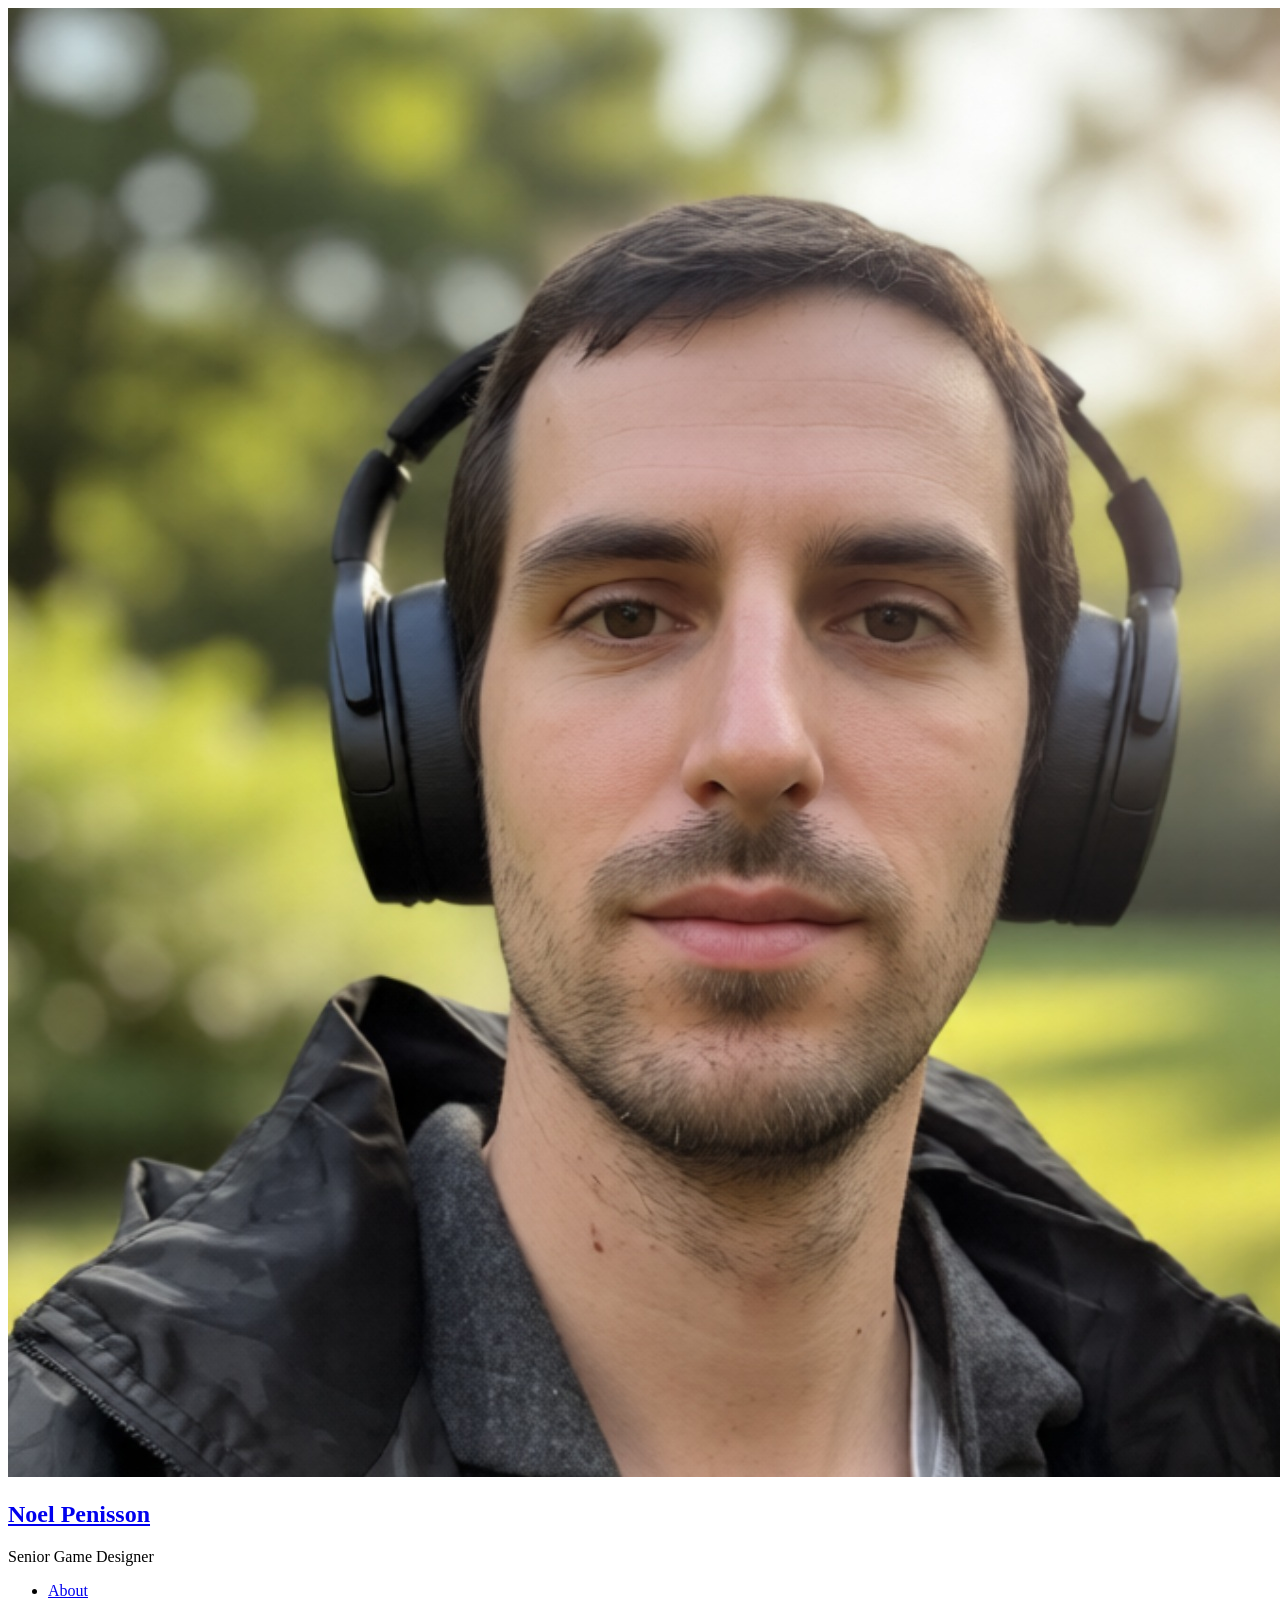
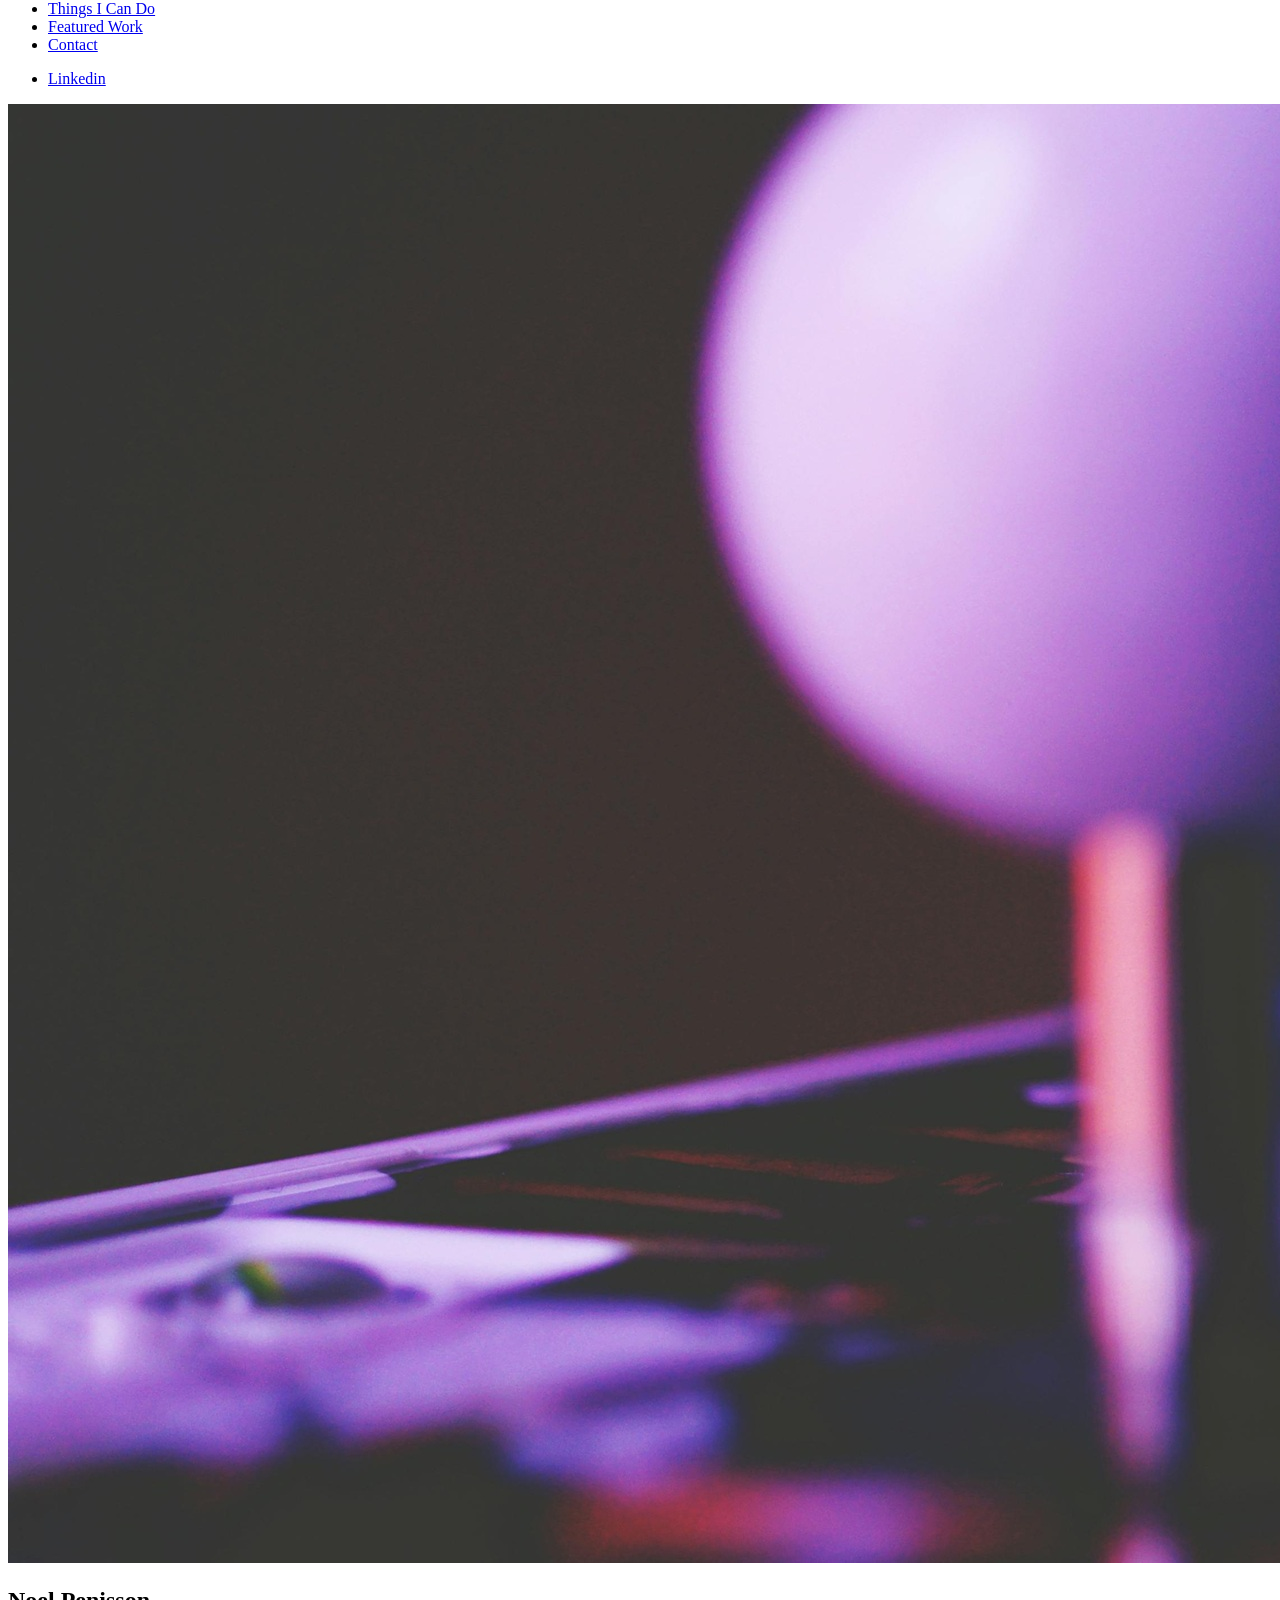
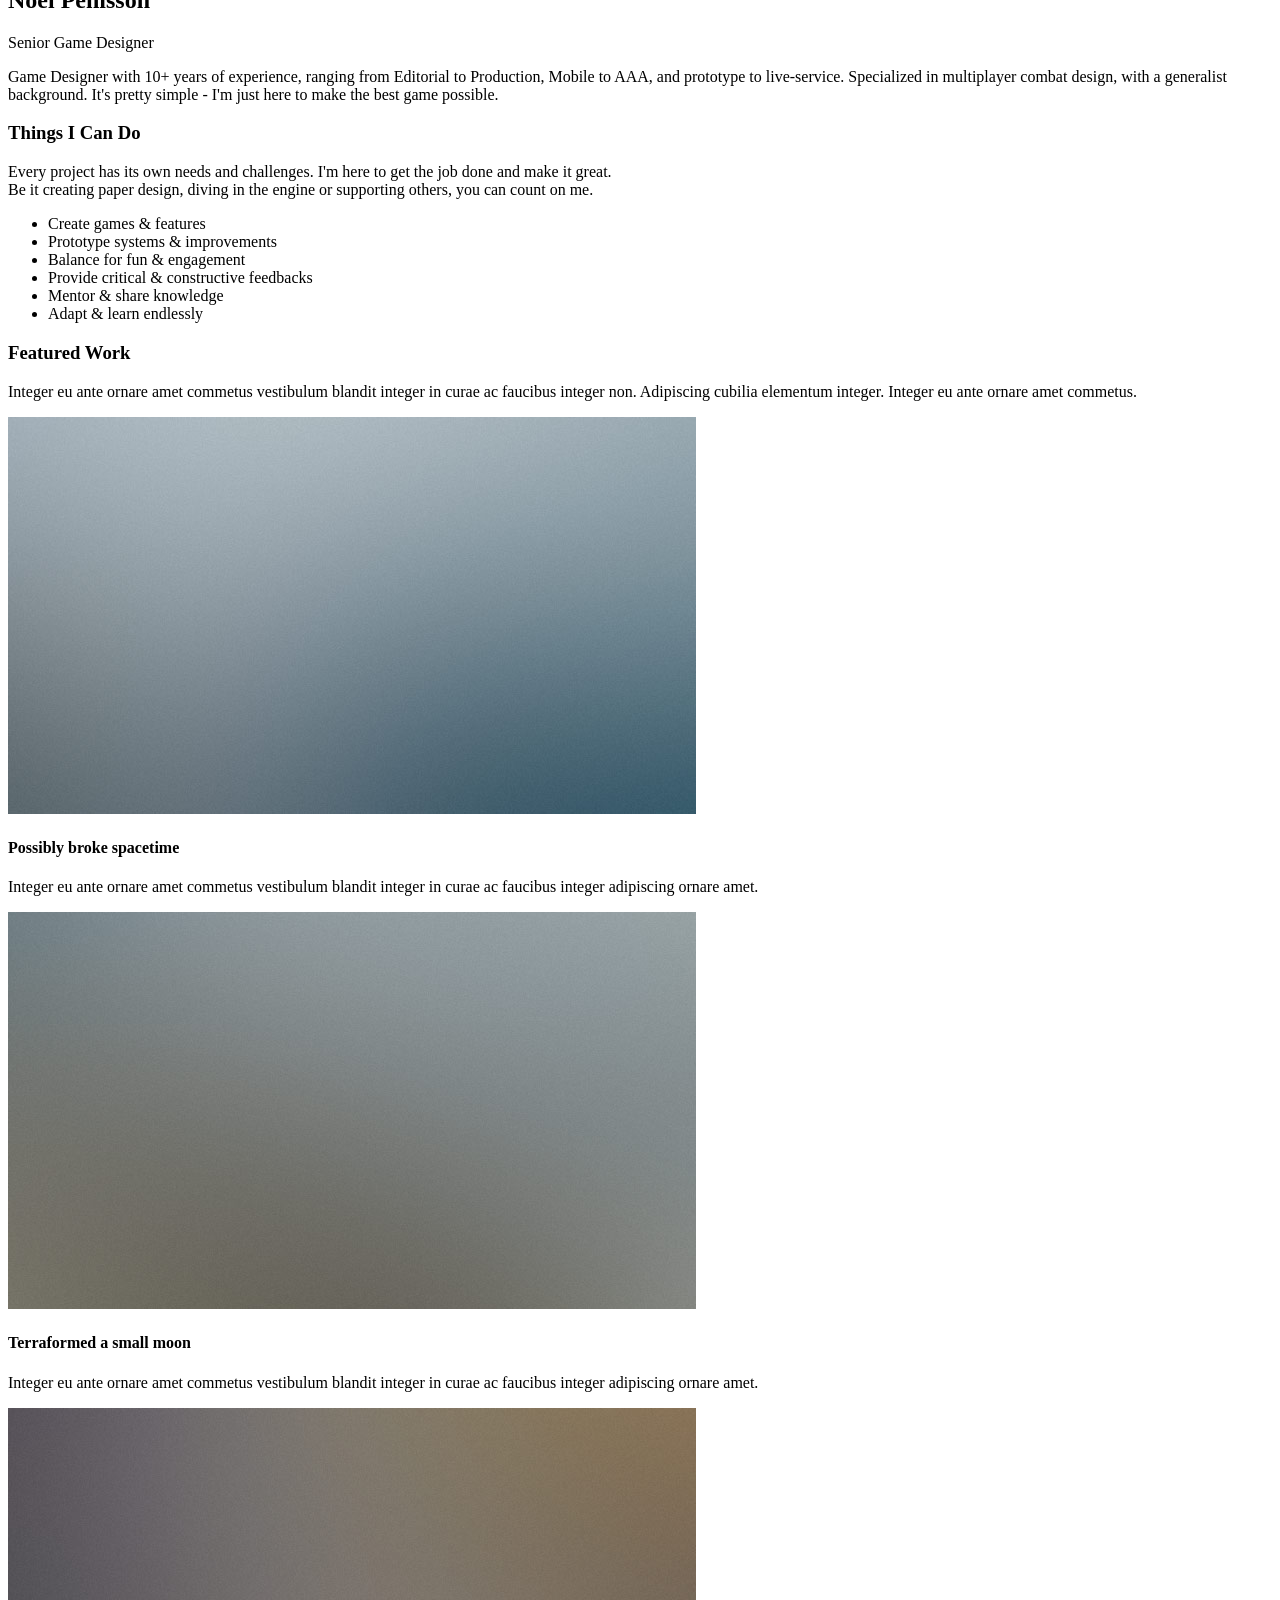
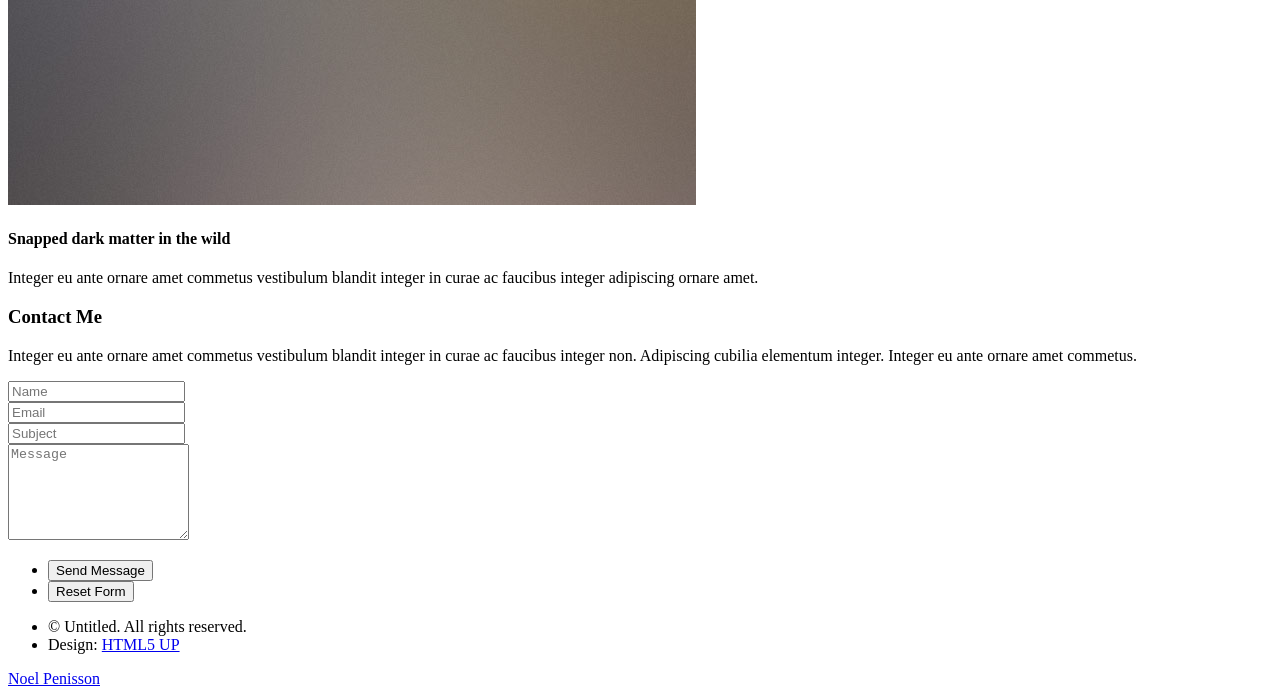
==== index.html @ 84188109 "Rename old index file to nex file name" ====
<!DOCTYPE HTML>

<!--
	Read Only by HTML5 UP
	html5up.net | @ajlkn
	Free for personal and commercial use under the CCA 3.0 license (html5up.net/license)
-->

<html>
	<head>
		<title>Noel P. Portfolio based on Read Only by HTML5 UP</title>
		<meta charset="utf-8" />
		<meta name="viewport" content="width=device-width, initial-scale=1, user-scalable=no" />
		<link rel="stylesheet" href="assets/css/main_noelp.css" />
	</head>
	<body class="is-preload">

		<!-- Header -->
			<section id="header">
				<header>
					<span class="image avatar"><img src="images/profile.jpg" alt="" /></span>
					<h1 id="logo"><a href="#">Noel Penisson</a></h1>
					<p>Senior Game Designer</p>
				</header>
				<nav id="nav">
					<ul>
						<li><a href="#one" class="active">About</a></li>
						<li><a href="#two">Things I Can Do</a></li>
						<li><a href="#three">Featured Work</a></li>
						<li><a href="#four">Contact</a></li>
					</ul>
				</nav>
				<footer>
					<ul class="icons">
						<li><a href="#" class="icon brands fa-linkedin"><span class="label">Linkedin</span></a></li>
						<!--
						<li><a href="#" class="icon brands fa-twitter"><span class="label">Twitter</span></a></li>
						<li><a href="#" class="icon brands fa-instagram"><span class="label">Instagram</span></a></li>
						<li><a href="#" class="icon brands fa-github"><span class="label">Github</span></a></li>
						<li><a href="#" class="icon solid fa-envelope"><span class="label">Email</span></a></li>
						-->
					</ul>
				</footer>
			</section>

		<!-- Wrapper -->
			<div id="wrapper">

				<!-- Main -->
					<div id="main">

						<!-- One -->
							<section id="one">
								<div class="image main" data-position="center">
									<img src="images/banner_noelp.jpg" alt="" />
								</div>
								<div class="container">
									<header class="major">
										<h2>Noel Penisson</h2>
										<p>Senior Game Designer</p>
									</header>
									<p>Game Designer with 10+ years of experience, ranging from Editorial to Production, Mobile to AAA, and prototype to live-service. Specialized in multiplayer combat design, with a generalist background. It's pretty simple - I'm just here to make the best game possible.</p>
								</div>
							</section>

						<!-- Two -->
							<section id="two">
								<div class="container">
									<h3>Things I Can Do</h3>
									<p>Every project has its own needs and challenges. I'm here to get the job done and make it great.<br>
										Be it creating paper design, diving in the engine or supporting others, you can count on me.</p>
									<ul class="feature-icons">
										<li class="icon solid fa-lightbulb">Create games & features</li>
										<li class="icon solid fa-cog">Prototype systems & improvements</li>
										<li class="icon solid fa-balance-scale">Balance for fun & engagement</li>
										<li class="icon solid fa-comment">Provide critical & constructive feedbacks</li>
										<li class="icon solid fa-book">Mentor & share knowledge</li>
										<li class="icon solid fa-gamepad">Adapt & learn endlessly</li>
									</ul>
								</div>
							</section>

						<!-- Three -->
							<section id="three">
								<div class="container">
									<h3>Featured Work</h3>
									<p>Integer eu ante ornare amet commetus vestibulum blandit integer in curae ac faucibus integer non. Adipiscing cubilia elementum integer. Integer eu ante ornare amet commetus.</p>
									<div class="features">
										<article>
											<a href="#" class="image"><img src="images/pic01.jpg" alt="" /></a>
											<div class="inner">
												<h4>Possibly broke spacetime</h4>
												<p>Integer eu ante ornare amet commetus vestibulum blandit integer in curae ac faucibus integer adipiscing ornare amet.</p>
											</div>
										</article>
										<article>
											<a href="#" class="image"><img src="images/pic02.jpg" alt="" /></a>
											<div class="inner">
												<h4>Terraformed a small moon</h4>
												<p>Integer eu ante ornare amet commetus vestibulum blandit integer in curae ac faucibus integer adipiscing ornare amet.</p>
											</div>
										</article>
										<article>
											<a href="#" class="image"><img src="images/pic03.jpg" alt="" /></a>
											<div class="inner">
												<h4>Snapped dark matter in the wild</h4>
												<p>Integer eu ante ornare amet commetus vestibulum blandit integer in curae ac faucibus integer adipiscing ornare amet.</p>
											</div>
										</article>
									</div>
								</div>
							</section>

						<!-- Four -->
							<section id="four">
								<div class="container">
									<h3>Contact Me</h3>
									<p>Integer eu ante ornare amet commetus vestibulum blandit integer in curae ac faucibus integer non. Adipiscing cubilia elementum integer. Integer eu ante ornare amet commetus.</p>
									<form method="post" action="#">
										<div class="row gtr-uniform">
											<div class="col-6 col-12-xsmall"><input type="text" name="name" id="name" placeholder="Name" /></div>
											<div class="col-6 col-12-xsmall"><input type="email" name="email" id="email" placeholder="Email" /></div>
											<div class="col-12"><input type="text" name="subject" id="subject" placeholder="Subject" /></div>
											<div class="col-12"><textarea name="message" id="message" placeholder="Message" rows="6"></textarea></div>
											<div class="col-12">
												<ul class="actions">
													<li><input type="submit" class="primary" value="Send Message" /></li>
													<li><input type="reset" value="Reset Form" /></li>
												</ul>
											</div>
										</div>
									</form>
								</div>
							</section>

						<!-- Five -->
						<!--
							<section id="five">
								<div class="container">
									<h3>Elements</h3>

									<section>
										<h4>Text</h4>
										<p>This is <b>bold</b> and this is <strong>strong</strong>. This is <i>italic</i> and this is <em>emphasized</em>.
										This is <sup>superscript</sup> text and this is <sub>subscript</sub> text.
										This is <u>underlined</u> and this is code: <code>for (;;) { ... }</code>. Finally, <a href="#">this is a link</a>.</p>
										<hr />
										<header>
											<h4>Heading with a Subtitle</h4>
											<p>Lorem ipsum dolor sit amet nullam id egestas urna aliquam</p>
										</header>
										<p>Nunc lacinia ante nunc ac lobortis. Interdum adipiscing gravida odio porttitor sem non mi integer non faucibus ornare mi ut ante amet placerat aliquet. Volutpat eu sed ante lacinia sapien lorem accumsan varius montes viverra nibh in adipiscing blandit tempus accumsan.</p>
										<header>
											<h5>Heading with a Subtitle</h5>
											<p>Lorem ipsum dolor sit amet nullam id egestas urna aliquam</p>
										</header>
										<p>Nunc lacinia ante nunc ac lobortis. Interdum adipiscing gravida odio porttitor sem non mi integer non faucibus ornare mi ut ante amet placerat aliquet. Volutpat eu sed ante lacinia sapien lorem accumsan varius montes viverra nibh in adipiscing blandit tempus accumsan.</p>
										<hr />
										<h2>Heading Level 2</h2>
										<h3>Heading Level 3</h3>
										<h4>Heading Level 4</h4>
										<h5>Heading Level 5</h5>
										<h6>Heading Level 6</h6>
										<hr />
										<h5>Blockquote</h5>
										<blockquote>Fringilla nisl. Donec accumsan interdum nisi, quis tincidunt felis sagittis eget tempus euismod. Vestibulum ante ipsum primis in faucibus vestibulum. Blandit adipiscing eu felis iaculis volutpat ac adipiscing accumsan faucibus. Vestibulum ante ipsum primis in faucibus lorem ipsum dolor sit amet nullam adipiscing eu felis.</blockquote>
										<h5>Preformatted</h5>
										<pre><code>i = 0;

while (!deck.isInOrder()) {
    print 'Iteration ' + i;
    deck.shuffle();
    i++;
}

print 'It took ' + i + ' iterations to sort the deck.';</code></pre>
									</section>

									<section>
										<h4>Lists</h4>
										<div class="row">
											<div class="col-6 col-12-xsmall">
												<h5>Unordered</h5>
												<ul>
													<li>Dolor pulvinar etiam magna etiam.</li>
													<li>Sagittis adipiscing lorem eleifend.</li>
													<li>Felis enim feugiat dolore viverra.</li>
												</ul>
												<h5>Alternate</h5>
												<ul class="alt">
													<li>Dolor pulvinar etiam magna etiam.</li>
													<li>Sagittis adipiscing lorem eleifend.</li>
													<li>Felis enim feugiat dolore viverra.</li>
												</ul>
											</div>
											<div class="col-6 col-12-xsmall">
												<h5>Ordered</h5>
												<ol>
													<li>Dolor pulvinar etiam magna etiam.</li>
													<li>Etiam vel felis at lorem sed viverra.</li>
													<li>Felis enim feugiat dolore viverra.</li>
													<li>Dolor pulvinar etiam magna etiam.</li>
													<li>Etiam vel felis at lorem sed viverra.</li>
													<li>Felis enim feugiat dolore viverra.</li>
												</ol>
												<h5>Icons</h5>
												<ul class="icons">
													<li><a href="#" class="icon brands fa-twitter"><span class="label">Twitter</span></a></li>
													<li><a href="#" class="icon brands fa-facebook-f"><span class="label">Facebook</span></a></li>
													<li><a href="#" class="icon brands fa-instagram"><span class="label">Instagram</span></a></li>
													<li><a href="#" class="icon brands fa-github"><span class="label">Github</span></a></li>
													<li><a href="#" class="icon brands fa-dribbble"><span class="label">Dribbble</span></a></li>
													<li><a href="#" class="icon brands fa-tumblr"><span class="label">Tumblr</span></a></li>
												</ul>
											</div>
										</div>
										<h5>Actions</h5>
										<ul class="actions">
											<li><a href="#" class="button primary">Default</a></li>
											<li><a href="#" class="button">Default</a></li>
											<li><a href="#" class="button alt">Default</a></li>
										</ul>
										<ul class="actions small">
											<li><a href="#" class="button primary small">Small</a></li>
											<li><a href="#" class="button small">Small</a></li>
											<li><a href="#" class="button alt small">Small</a></li>
										</ul>
										<div class="row">
											<div class="col-3 col-6-medium col-12-xsmall">
												<ul class="actions stacked">
													<li><a href="#" class="button primary">Default</a></li>
													<li><a href="#" class="button">Default</a></li>
													<li><a href="#" class="button alt">Default</a></li>
												</ul>
											</div>
											<div class="col-3 col-6 col-12-xsmall">
												<ul class="actions stacked">
													<li><a href="#" class="button primary small">Small</a></li>
													<li><a href="#" class="button small">Small</a></li>
													<li><a href="#" class="button alt small">Small</a></li>
												</ul>
											</div>
											<div class="col-3 col-6-medium col-12-xsmall">
												<ul class="actions stacked">
													<li><a href="#" class="button primary fit">Default</a></li>
													<li><a href="#" class="button fit">Default</a></li>
													<li><a href="#" class="button alt fit">Default</a></li>
												</ul>
											</div>
											<div class="col-3 col-6-medium col-12-xsmall">
												<ul class="actions stacked">
													<li><a href="#" class="button primary small fit">Small</a></li>
													<li><a href="#" class="button small fit">Small</a></li>
													<li><a href="#" class="button alt small fit">Small</a></li>
												</ul>
											</div>
										</div>
									</section>

									<section>
										<h4>Table</h4>
										<h5>Default</h5>
										<div class="table-wrapper">
											<table>
												<thead>
													<tr>
														<th>Name</th>
														<th>Description</th>
														<th>Price</th>
													</tr>
												</thead>
												<tbody>
													<tr>
														<td>Item One</td>
														<td>Ante turpis integer aliquet porttitor.</td>
														<td>29.99</td>
													</tr>
													<tr>
														<td>Item Two</td>
														<td>Vis ac commodo adipiscing arcu aliquet.</td>
														<td>19.99</td>
													</tr>
													<tr>
														<td>Item Three</td>
														<td> Morbi faucibus arcu accumsan lorem.</td>
														<td>29.99</td>
													</tr>
													<tr>
														<td>Item Four</td>
														<td>Vitae integer tempus condimentum.</td>
														<td>19.99</td>
													</tr>
													<tr>
														<td>Item Five</td>
														<td>Ante turpis integer aliquet porttitor.</td>
														<td>29.99</td>
													</tr>
												</tbody>
												<tfoot>
													<tr>
														<td colspan="2"></td>
														<td>100.00</td>
													</tr>
												</tfoot>
											</table>
										</div>

										<h5>Alternate</h5>
										<div class="table-wrapper">
											<table class="alt">
												<thead>
													<tr>
														<th>Name</th>
														<th>Description</th>
														<th>Price</th>
													</tr>
												</thead>
												<tbody>
													<tr>
														<td>Item One</td>
														<td>Ante turpis integer aliquet porttitor.</td>
														<td>29.99</td>
													</tr>
													<tr>
														<td>Item Two</td>
														<td>Vis ac commodo adipiscing arcu aliquet.</td>
														<td>19.99</td>
													</tr>
													<tr>
														<td>Item Three</td>
														<td> Morbi faucibus arcu accumsan lorem.</td>
														<td>29.99</td>
													</tr>
													<tr>
														<td>Item Four</td>
														<td>Vitae integer tempus condimentum.</td>
														<td>19.99</td>
													</tr>
													<tr>
														<td>Item Five</td>
														<td>Ante turpis integer aliquet porttitor.</td>
														<td>29.99</td>
													</tr>
												</tbody>
												<tfoot>
													<tr>
														<td colspan="2"></td>
														<td>100.00</td>
													</tr>
												</tfoot>
											</table>
										</div>
									</section>

									<section>
										<h4>Buttons</h4>
										<ul class="actions">
											<li><a href="#" class="button primary">Primary</a></li>
											<li><a href="#" class="button">Default</a></li>
											<li><a href="#" class="button alt">Alternate</a></li>
										</ul>
										<ul class="actions">
											<li><a href="#" class="button primary large">Large</a></li>
											<li><a href="#" class="button">Default</a></li>
											<li><a href="#" class="button alt small">Small</a></li>
										</ul>
										<ul class="actions fit">
											<li><a href="#" class="button primary fit">Fit</a></li>
											<li><a href="#" class="button fit">Fit</a></li>
											<li><a href="#" class="button alt fit">Fit</a></li>
										</ul>
										<ul class="actions fit small">
											<li><a href="#" class="button primary fit small">Fit + Small</a></li>
											<li><a href="#" class="button fit small">Fit + Small</a></li>
											<li><a href="#" class="button alt fit small">Fit + Small</a></li>
										</ul>
										<ul class="actions">
											<li><a href="#" class="button primary icon solid fa-download">Icon</a></li>
											<li><a href="#" class="button icon solid fa-download">Icon</a></li>
											<li><a href="#" class="button alt icon solid fa-check">Icon</a></li>
										</ul>
										<ul class="actions">
											<li><span class="button primary disabled">Primary</span></li>
											<li><span class="button disabled">Default</span></li>
											<li><span class="button alt disabled">Alternate</span></li>
										</ul>
									</section>

									<section>
										<h4>Form</h4>
										<form method="post" action="#">
											<div class="row gtr-uniform">
												<div class="col-6 col-12-xsmall">
													<input type="text" name="demo-name" id="demo-name" value="" placeholder="Name" />
												</div>
												<div class="col-6 col-12-xsmall">
													<input type="email" name="demo-email" id="demo-email" value="" placeholder="Email" />
												</div>
												<div class="col-12">
													<select name="demo-category" id="demo-category">
														<option value="">- Category -</option>
														<option value="1">Manufacturing</option>
														<option value="1">Shipping</option>
														<option value="1">Administration</option>
														<option value="1">Human Resources</option>
													</select>
												</div>
												<div class="col-4 col-12-medium">
													<input type="radio" id="demo-priority-low" name="demo-priority" checked>
													<label for="demo-priority-low">Low Priority</label>
												</div>
												<div class="col-4 col-12-medium">
													<input type="radio" id="demo-priority-normal" name="demo-priority">
													<label for="demo-priority-normal">Normal Priority</label>
												</div>
												<div class="col-4 col-12-medium">
													<input type="radio" id="demo-priority-high" name="demo-priority">
													<label for="demo-priority-high">High Priority</label>
												</div>
												<div class="col-6 col-12-medium">
													<input type="checkbox" id="demo-copy" name="demo-copy">
													<label for="demo-copy">Email me a copy of this message</label>
												</div>
												<div class="col-6 col-12-medium">
													<input type="checkbox" id="demo-human" name="demo-human" checked>
													<label for="demo-human">I am a human and not a robot</label>
												</div>
												<div class="col-12">
													<textarea name="demo-message" id="demo-message" placeholder="Enter your message" rows="6"></textarea>
												</div>
												<div class="col-12">
													<ul class="actions">
														<li><input type="submit" value="Send Message" /></li>
														<li><input type="reset" value="Reset" class="alt" /></li>
													</ul>
												</div>
											</div>
										</form>
									</section>

									<section>
										<h4>Image</h4>
										<h5>Fit</h5>
										<span class="image fit"><img src="images/banner.jpg" alt="" /></span>
										<div class="box alt">
											<div class="row gtr-50 gtr-uniform">
												<div class="col-4"><span class="image fit"><img src="images/pic01.jpg" alt="" /></span></div>
												<div class="col-4"><span class="image fit"><img src="images/pic02.jpg" alt="" /></span></div>
												<div class="col-4"><span class="image fit"><img src="images/pic03.jpg" alt="" /></span></div>
												<div class="col-4"><span class="image fit"><img src="images/pic02.jpg" alt="" /></span></div>
												<div class="col-4"><span class="image fit"><img src="images/pic03.jpg" alt="" /></span></div>
												<div class="col-4"><span class="image fit"><img src="images/pic01.jpg" alt="" /></span></div>
												<div class="col-4"><span class="image fit"><img src="images/pic03.jpg" alt="" /></span></div>
												<div class="col-4"><span class="image fit"><img src="images/pic01.jpg" alt="" /></span></div>
												<div class="col-4"><span class="image fit"><img src="images/pic02.jpg" alt="" /></span></div>
											</div>
										</div>
										<h5>Left &amp; Right</h5>
										<p><span class="image left"><img src="images/avatar.jpg" alt="" /></span>Fringilla nisl. Donec accumsan interdum nisi, quis tincidunt felis sagittis eget. tempus euismod. Vestibulum ante ipsum primis in faucibus vestibulum. Blandit adipiscing eu felis iaculis volutpat ac adipiscing accumsan eu faucibus. Integer ac pellentesque praesent tincidunt felis sagittis eget. tempus euismod. Vestibulum ante ipsum primis in faucibus vestibulum. Blandit adipiscing eu felis iaculis volutpat ac adipiscing accumsan eu faucibus. Integer ac pellentesque praesent. Donec accumsan interdum nisi, quis tincidunt felis sagittis eget. tempus euismod. Vestibulum ante ipsum primis in faucibus vestibulum. Blandit adipiscing eu felis iaculis volutpat ac adipiscing accumsan eu faucibus. Integer ac pellentesque praesent tincidunt felis sagittis eget. tempus euismod. Vestibulum ante ipsum primis in faucibus vestibulum. Blandit adipiscing eu felis iaculis volutpat ac adipiscing accumsan eu faucibus. Integer ac pellentesque praesent.</p>
										<p><span class="image right"><img src="images/avatar.jpg" alt="" /></span>Fringilla nisl. Donec accumsan interdum nisi, quis tincidunt felis sagittis eget. tempus euismod. Vestibulum ante ipsum primis in faucibus vestibulum. Blandit adipiscing eu felis iaculis volutpat ac adipiscing accumsan eu faucibus. Integer ac pellentesque praesent tincidunt felis sagittis eget. tempus euismod. Vestibulum ante ipsum primis in faucibus vestibulum. Blandit adipiscing eu felis iaculis volutpat ac adipiscing accumsan eu faucibus. Integer ac pellentesque praesent. Donec accumsan interdum nisi, quis tincidunt felis sagittis eget. tempus euismod. Vestibulum ante ipsum primis in faucibus vestibulum. Blandit adipiscing eu felis iaculis volutpat ac adipiscing accumsan eu faucibus. Integer ac pellentesque praesent tincidunt felis sagittis eget. tempus euismod. Vestibulum ante ipsum primis in faucibus vestibulum. Blandit adipiscing eu felis iaculis volutpat ac adipiscing accumsan eu faucibus. Integer ac pellentesque praesent.</p>
									</section>

								</div>
							</section>
						-->

					</div>

				<!-- Footer -->
					<section id="footer">
						<div class="container">
							<ul class="copyright">
								<li>&copy; Untitled. All rights reserved.</li><li>Design: <a href="http://html5up.net">HTML5 UP</a></li>
							</ul>
						</div>
					</section>

			</div>

		<!-- Scripts -->
			<script src="assets/js/jquery.min.js"></script>
			<script src="assets/js/jquery.scrollex.min.js"></script>
			<script src="assets/js/jquery.scrolly.min.js"></script>
			<script src="assets/js/browser.min.js"></script>
			<script src="assets/js/breakpoints.min.js"></script>
			<script src="assets/js/util.js"></script>
			<script src="assets/js/main.js"></script>

	</body>
</html>
---- assets/css/main_noelp.css ----
@import url("fontawesome-all.min.css");
@import url("https://fonts.googleapis.com/css?family=Lato:400,400italic,700,700italic|Source+Code+Pro:400");

/*
	Read Only by HTML5 UP
	html5up.net | @ajlkn
	Free for personal and commercial use under the CCA 3.0 license (html5up.net/license)
*/

html, body, div, span, applet, object,
iframe, h1, h2, h3, h4, h5, h6, p, blockquote,
pre, a, abbr, acronym, address, big, cite,
code, del, dfn, em, img, ins, kbd, q, s, samp,
small, strike, strong, sub, sup, tt, var, b,
u, i, center, dl, dt, dd, ol, ul, li, fieldset,
form, label, legend, table, caption, tbody,
tfoot, thead, tr, th, td, article, aside,
canvas, details, embed, figure, figcaption,
footer, header, hgroup, menu, nav, output, ruby,
section, summary, time, mark, audio, video {
	margin: 0;
	padding: 0;
	border: 0;
	font-size: 100%;
	font: inherit;
	vertical-align: baseline;}

article, aside, details, figcaption, figure,
footer, header, hgroup, menu, nav, section {
	display: block;}

body {
	line-height: 1;
}

ol, ul {
	list-style: none;
}

blockquote, q {
	quotes: none;
}

	blockquote:before, blockquote:after, q:before, q:after {
		content: '';
		content: none;
	}

table {
	border-collapse: collapse;
	border-spacing: 0;
}

body {
	-webkit-text-size-adjust: none;
}

mark {
	background-color: transparent;
	color: inherit;
}

input::-moz-focus-inner {
	border: 0;
	padding: 0;
}

input, select, textarea {
	-moz-appearance: none;
	-webkit-appearance: none;
	-ms-appearance: none;
	appearance: none;
}

/* Basic */

	html {
		box-sizing: border-box;
	}

	*, *:before, *:after {
		box-sizing: inherit;
	}

	body {
		background: #fff;
	}

		body.is-preload *, body.is-preload *:before, body.is-preload *:after {
			-moz-animation: none !important;
			-webkit-animation: none !important;
			-ms-animation: none !important;
			animation: none !important;
			-moz-transition: none !important;
			-webkit-transition: none !important;
			-ms-transition: none !important;
			transition: none !important;
		}

	body, input, select, textarea {
		color: #888;
		font-family: "Lato", sans-serif;
		font-size: 16pt;
		font-weight: 400;
		line-height: 1.75em;
	}

	a {
		-moz-transition: color 0.2s ease-in-out, border-color 0.2s ease-in-out;
		-webkit-transition: color 0.2s ease-in-out, border-color 0.2s ease-in-out;
		-ms-transition: color 0.2s ease-in-out, border-color 0.2s ease-in-out;
		transition: color 0.2s ease-in-out, border-color 0.2s ease-in-out;
		border-bottom: solid 1px #e4e4e4;
		color: inherit;
		text-decoration: none;
	}

		a:hover {
			border-bottom-color: transparent;
			color: #4acaa8 !important;
		}

	strong, b {
		color: #777;
		font-weight: 700;
	}

	em, i {
		font-style: italic;
	}

	p {
		margin: 0 0 2.25em 0;
	}

	h1, h2, h3, h4, h5, h6 {
		color: #777;
		font-weight: 700;
		line-height: 1em;
		margin: 0 0 0.5625em 0;
	}

		h1 a, h2 a, h3 a, h4 a, h5 a, h6 a {
			border: 0;
			color: inherit;
			text-decoration: none;
		}

	h2 {
		font-size: 2em;
		line-height: 1.5em;
	}

	h3 {
		font-size: 1.75em;
		line-height: 1.5em;
	}

	h4 {
		font-size: 1.25em;
		line-height: 1.5em;
	}

	h5 {
		font-size: 0.9em;
		line-height: 1.5em;
	}

	h6 {
		font-size: 0.7em;
		line-height: 1.5em;
	}

	sub {
		font-size: 0.8em;
		position: relative;
		top: 0.5em;
	}

	sup {
		font-size: 0.8em;
		position: relative;
		top: -0.5em;
	}

	hr {
		border: 0;
		border-bottom: solid 2px #f4f4f4;
		margin: 2.25em 0;
	}

		hr.major {
			margin: 3.375em 0;
		}

	blockquote {
		border-left: solid 8px #e4e4e4;
		font-style: italic;
		margin: 0 0 2.25em 0;
		padding: 0.5em 0 0.5em 2em;
	}

	code {
		background: #555;
		border-radius: 5px;
		color: #fff;
		font-family: "Source Code Pro", monospace;
		font-size: 0.9em;
		margin: 0 0.25em;
		padding: 0.25em 0.65em;
	}

	pre {
		font-family: "Source Code Pro", monospace;
		font-size: 0.9em;
		margin: 0 0 2.25em 0;
	}

		pre code {
			-webkit-overflow-scrolling: touch;
			display: block;
			line-height: 1.5em;
			overflow-x: auto;
			padding: 1em 1.5em;
		}

	.align-left {
		text-align: left;
	}

	.align-center {
		text-align: center;
	}

	.align-right {
		text-align: right;
	}

/* Row */

	.row {
		display: flex;
		flex-wrap: wrap;
		box-sizing: border-box;
		align-items: stretch;
	}

		.row > * {
			box-sizing: border-box;
		}

		.row.gtr-uniform > * > :last-child {
			margin-bottom: 0;
		}

		.row.aln-left {
			justify-content: flex-start;
		}

		.row.aln-center {
			justify-content: center;
		}

		.row.aln-right {
			justify-content: flex-end;
		}

		.row.aln-top {
			align-items: flex-start;
		}

		.row.aln-middle {
			align-items: center;
		}

		.row.aln-bottom {
			align-items: flex-end;
		}

		.row > .imp {
			order: -1;
		}

		.row > .col-1 {
			width: 8.33333%;
		}

		.row > .off-1 {
			margin-left: 8.33333%;
		}

		.row > .col-2 {
			width: 16.66667%;
		}

		.row > .off-2 {
			margin-left: 16.66667%;
		}

		.row > .col-3 {
			width: 25%;
		}

		.row > .off-3 {
			margin-left: 25%;
		}

		.row > .col-4 {
			width: 33.33333%;
		}

		.row > .off-4 {
			margin-left: 33.33333%;
		}

		.row > .col-5 {
			width: 41.66667%;
		}

		.row > .off-5 {
			margin-left: 41.66667%;
		}

		.row > .col-6 {
			width: 50%;
		}

		.row > .off-6 {
			margin-left: 50%;
		}

		.row > .col-7 {
			width: 58.33333%;
		}

		.row > .off-7 {
			margin-left: 58.33333%;
		}

		.row > .col-8 {
			width: 66.66667%;
		}

		.row > .off-8 {
			margin-left: 66.66667%;
		}

		.row > .col-9 {
			width: 75%;
		}

		.row > .off-9 {
			margin-left: 75%;
		}

		.row > .col-10 {
			width: 83.33333%;
		}

		.row > .off-10 {
			margin-left: 83.33333%;
		}

		.row > .col-11 {
			width: 91.66667%;
		}

		.row > .off-11 {
			margin-left: 91.66667%;
		}

		.row > .col-12 {
			width: 100%;
		}

		.row > .off-12 {
			margin-left: 100%;
		}

		.row.gtr-0 {
			margin-top: 0;
			margin-left: 0em;
		}

			.row.gtr-0 > * {
				padding: 0 0 0 0em;
			}

			.row.gtr-0.gtr-uniform {
				margin-top: 0em;
			}

				.row.gtr-0.gtr-uniform > * {
					padding-top: 0em;
				}

		.row.gtr-25 {
			margin-top: 0;
			margin-left: -0.5em;
		}

			.row.gtr-25 > * {
				padding: 0 0 0 0.5em;
			}

			.row.gtr-25.gtr-uniform {
				margin-top: -0.5em;
			}

				.row.gtr-25.gtr-uniform > * {
					padding-top: 0.5em;
				}

		.row.gtr-50 {
			margin-top: 0;
			margin-left: -1em;
		}

			.row.gtr-50 > * {
				padding: 0 0 0 1em;
			}

			.row.gtr-50.gtr-uniform {
				margin-top: -1em;
			}

				.row.gtr-50.gtr-uniform > * {
					padding-top: 1em;
				}

		.row {
			margin-top: 0;
			margin-left: -2em;
		}

			.row > * {
				padding: 0 0 0 2em;
			}

			.row.gtr-uniform {
				margin-top: -2em;
			}

				.row.gtr-uniform > * {
					padding-top: 2em;
				}

		.row.gtr-150 {
			margin-top: 0;
			margin-left: -3em;
		}

			.row.gtr-150 > * {
				padding: 0 0 0 3em;
			}

			.row.gtr-150.gtr-uniform {
				margin-top: -3em;
			}

				.row.gtr-150.gtr-uniform > * {
					padding-top: 3em;
				}

		.row.gtr-200 {
			margin-top: 0;
			margin-left: -4em;
		}

			.row.gtr-200 > * {
				padding: 0 0 0 4em;
			}

			.row.gtr-200.gtr-uniform {
				margin-top: -4em;
			}

				.row.gtr-200.gtr-uniform > * {
					padding-top: 4em;
				}

		@media screen and (max-width: 1680px) {

			.row {
				display: flex;
				flex-wrap: wrap;
				box-sizing: border-box;
				align-items: stretch;
			}

				.row > * {
					box-sizing: border-box;
				}

				.row.gtr-uniform > * > :last-child {
					margin-bottom: 0;
				}

				.row.aln-left {
					justify-content: flex-start;
				}

				.row.aln-center {
					justify-content: center;
				}

				.row.aln-right {
					justify-content: flex-end;
				}

				.row.aln-top {
					align-items: flex-start;
				}

				.row.aln-middle {
					align-items: center;
				}

				.row.aln-bottom {
					align-items: flex-end;
				}

				.row > .imp-xlarge {
					order: -1;
				}

				.row > .col-1-xlarge {
					width: 8.33333%;
				}

				.row > .off-1-xlarge {
					margin-left: 8.33333%;
				}

				.row > .col-2-xlarge {
					width: 16.66667%;
				}

				.row > .off-2-xlarge {
					margin-left: 16.66667%;
				}

				.row > .col-3-xlarge {
					width: 25%;
				}

				.row > .off-3-xlarge {
					margin-left: 25%;
				}

				.row > .col-4-xlarge {
					width: 33.33333%;
				}

				.row > .off-4-xlarge {
					margin-left: 33.33333%;
				}

				.row > .col-5-xlarge {
					width: 41.66667%;
				}

				.row > .off-5-xlarge {
					margin-left: 41.66667%;
				}

				.row > .col-6-xlarge {
					width: 50%;
				}

				.row > .off-6-xlarge {
					margin-left: 50%;
				}

				.row > .col-7-xlarge {
					width: 58.33333%;
				}

				.row > .off-7-xlarge {
					margin-left: 58.33333%;
				}

				.row > .col-8-xlarge {
					width: 66.66667%;
				}

				.row > .off-8-xlarge {
					margin-left: 66.66667%;
				}

				.row > .col-9-xlarge {
					width: 75%;
				}

				.row > .off-9-xlarge {
					margin-left: 75%;
				}

				.row > .col-10-xlarge {
					width: 83.33333%;
				}

				.row > .off-10-xlarge {
					margin-left: 83.33333%;
				}

				.row > .col-11-xlarge {
					width: 91.66667%;
				}

				.row > .off-11-xlarge {
					margin-left: 91.66667%;
				}

				.row > .col-12-xlarge {
					width: 100%;
				}

				.row > .off-12-xlarge {
					margin-left: 100%;
				}

				.row.gtr-0 {
					margin-top: 0;
					margin-left: 0em;
				}

					.row.gtr-0 > * {
						padding: 0 0 0 0em;
					}

					.row.gtr-0.gtr-uniform {
						margin-top: 0em;
					}

						.row.gtr-0.gtr-uniform > * {
							padding-top: 0em;
						}

				.row.gtr-25 {
					margin-top: 0;
					margin-left: -0.5em;
				}

					.row.gtr-25 > * {
						padding: 0 0 0 0.5em;
					}

					.row.gtr-25.gtr-uniform {
						margin-top: -0.5em;
					}

						.row.gtr-25.gtr-uniform > * {
							padding-top: 0.5em;
						}

				.row.gtr-50 {
					margin-top: 0;
					margin-left: -1em;
				}

					.row.gtr-50 > * {
						padding: 0 0 0 1em;
					}

					.row.gtr-50.gtr-uniform {
						margin-top: -1em;
					}

						.row.gtr-50.gtr-uniform > * {
							padding-top: 1em;
						}

				.row {
					margin-top: 0;
					margin-left: -2em;
				}

					.row > * {
						padding: 0 0 0 2em;
					}

					.row.gtr-uniform {
						margin-top: -2em;
					}

						.row.gtr-uniform > * {
							padding-top: 2em;
						}

				.row.gtr-150 {
					margin-top: 0;
					margin-left: -3em;
				}

					.row.gtr-150 > * {
						padding: 0 0 0 3em;
					}

					.row.gtr-150.gtr-uniform {
						margin-top: -3em;
					}

						.row.gtr-150.gtr-uniform > * {
							padding-top: 3em;
						}

				.row.gtr-200 {
					margin-top: 0;
					margin-left: -4em;
				}

					.row.gtr-200 > * {
						padding: 0 0 0 4em;
					}

					.row.gtr-200.gtr-uniform {
						margin-top: -4em;
					}

						.row.gtr-200.gtr-uniform > * {
							padding-top: 4em;
						}

		}

		@media screen and (max-width: 1280px) {

			.row {
				display: flex;
				flex-wrap: wrap;
				box-sizing: border-box;
				align-items: stretch;
			}

				.row > * {
					box-sizing: border-box;
				}

				.row.gtr-uniform > * > :last-child {
					margin-bottom: 0;
				}

				.row.aln-left {
					justify-content: flex-start;
				}

				.row.aln-center {
					justify-content: center;
				}

				.row.aln-right {
					justify-content: flex-end;
				}

				.row.aln-top {
					align-items: flex-start;
				}

				.row.aln-middle {
					align-items: center;
				}

				.row.aln-bottom {
					align-items: flex-end;
				}

				.row > .imp-large {
					order: -1;
				}

				.row > .col-1-large {
					width: 8.33333%;
				}

				.row > .off-1-large {
					margin-left: 8.33333%;
				}

				.row > .col-2-large {
					width: 16.66667%;
				}

				.row > .off-2-large {
					margin-left: 16.66667%;
				}

				.row > .col-3-large {
					width: 25%;
				}

				.row > .off-3-large {
					margin-left: 25%;
				}

				.row > .col-4-large {
					width: 33.33333%;
				}

				.row > .off-4-large {
					margin-left: 33.33333%;
				}

				.row > .col-5-large {
					width: 41.66667%;
				}

				.row > .off-5-large {
					margin-left: 41.66667%;
				}

				.row > .col-6-large {
					width: 50%;
				}

				.row > .off-6-large {
					margin-left: 50%;
				}

				.row > .col-7-large {
					width: 58.33333%;
				}

				.row > .off-7-large {
					margin-left: 58.33333%;
				}

				.row > .col-8-large {
					width: 66.66667%;
				}

				.row > .off-8-large {
					margin-left: 66.66667%;
				}

				.row > .col-9-large {
					width: 75%;
				}

				.row > .off-9-large {
					margin-left: 75%;
				}

				.row > .col-10-large {
					width: 83.33333%;
				}

				.row > .off-10-large {
					margin-left: 83.33333%;
				}

				.row > .col-11-large {
					width: 91.66667%;
				}

				.row > .off-11-large {
					margin-left: 91.66667%;
				}

				.row > .col-12-large {
					width: 100%;
				}

				.row > .off-12-large {
					margin-left: 100%;
				}

				.row.gtr-0 {
					margin-top: 0;
					margin-left: 0em;
				}

					.row.gtr-0 > * {
						padding: 0 0 0 0em;
					}

					.row.gtr-0.gtr-uniform {
						margin-top: 0em;
					}

						.row.gtr-0.gtr-uniform > * {
							padding-top: 0em;
						}

				.row.gtr-25 {
					margin-top: 0;
					margin-left: -0.375em;
				}

					.row.gtr-25 > * {
						padding: 0 0 0 0.375em;
					}

					.row.gtr-25.gtr-uniform {
						margin-top: -0.375em;
					}

						.row.gtr-25.gtr-uniform > * {
							padding-top: 0.375em;
						}

				.row.gtr-50 {
					margin-top: 0;
					margin-left: -0.75em;
				}

					.row.gtr-50 > * {
						padding: 0 0 0 0.75em;
					}

					.row.gtr-50.gtr-uniform {
						margin-top: -0.75em;
					}

						.row.gtr-50.gtr-uniform > * {
							padding-top: 0.75em;
						}

				.row {
					margin-top: 0;
					margin-left: -1.5em;
				}

					.row > * {
						padding: 0 0 0 1.5em;
					}

					.row.gtr-uniform {
						margin-top: -1.5em;
					}

						.row.gtr-uniform > * {
							padding-top: 1.5em;
						}

				.row.gtr-150 {
					margin-top: 0;
					margin-left: -2.25em;
				}

					.row.gtr-150 > * {
						padding: 0 0 0 2.25em;
					}

					.row.gtr-150.gtr-uniform {
						margin-top: -2.25em;
					}

						.row.gtr-150.gtr-uniform > * {
							padding-top: 2.25em;
						}

				.row.gtr-200 {
					margin-top: 0;
					margin-left: -3em;
				}

					.row.gtr-200 > * {
						padding: 0 0 0 3em;
					}

					.row.gtr-200.gtr-uniform {
						margin-top: -3em;
					}

						.row.gtr-200.gtr-uniform > * {
							padding-top: 3em;
						}

		}

		@media screen and (max-width: 1024px) {

			.row {
				display: flex;
				flex-wrap: wrap;
				box-sizing: border-box;
				align-items: stretch;
			}

				.row > * {
					box-sizing: border-box;
				}

				.row.gtr-uniform > * > :last-child {
					margin-bottom: 0;
				}

				.row.aln-left {
					justify-content: flex-start;
				}

				.row.aln-center {
					justify-content: center;
				}

				.row.aln-right {
					justify-content: flex-end;
				}

				.row.aln-top {
					align-items: flex-start;
				}

				.row.aln-middle {
					align-items: center;
				}

				.row.aln-bottom {
					align-items: flex-end;
				}

				.row > .imp-medium {
					order: -1;
				}

				.row > .col-1-medium {
					width: 8.33333%;
				}

				.row > .off-1-medium {
					margin-left: 8.33333%;
				}

				.row > .col-2-medium {
					width: 16.66667%;
				}

				.row > .off-2-medium {
					margin-left: 16.66667%;
				}

				.row > .col-3-medium {
					width: 25%;
				}

				.row > .off-3-medium {
					margin-left: 25%;
				}

				.row > .col-4-medium {
					width: 33.33333%;
				}

				.row > .off-4-medium {
					margin-left: 33.33333%;
				}

				.row > .col-5-medium {
					width: 41.66667%;
				}

				.row > .off-5-medium {
					margin-left: 41.66667%;
				}

				.row > .col-6-medium {
					width: 50%;
				}

				.row > .off-6-medium {
					margin-left: 50%;
				}

				.row > .col-7-medium {
					width: 58.33333%;
				}

				.row > .off-7-medium {
					margin-left: 58.33333%;
				}

				.row > .col-8-medium {
					width: 66.66667%;
				}

				.row > .off-8-medium {
					margin-left: 66.66667%;
				}

				.row > .col-9-medium {
					width: 75%;
				}

				.row > .off-9-medium {
					margin-left: 75%;
				}

				.row > .col-10-medium {
					width: 83.33333%;
				}

				.row > .off-10-medium {
					margin-left: 83.33333%;
				}

				.row > .col-11-medium {
					width: 91.66667%;
				}

				.row > .off-11-medium {
					margin-left: 91.66667%;
				}

				.row > .col-12-medium {
					width: 100%;
				}

				.row > .off-12-medium {
					margin-left: 100%;
				}

				.row.gtr-0 {
					margin-top: 0;
					margin-left: 0em;
				}

					.row.gtr-0 > * {
						padding: 0 0 0 0em;
					}

					.row.gtr-0.gtr-uniform {
						margin-top: 0em;
					}

						.row.gtr-0.gtr-uniform > * {
							padding-top: 0em;
						}

				.row.gtr-25 {
					margin-top: 0;
					margin-left: -0.375em;
				}

					.row.gtr-25 > * {
						padding: 0 0 0 0.375em;
					}

					.row.gtr-25.gtr-uniform {
						margin-top: -0.375em;
					}

						.row.gtr-25.gtr-uniform > * {
							padding-top: 0.375em;
						}

				.row.gtr-50 {
					margin-top: 0;
					margin-left: -0.75em;
				}

					.row.gtr-50 > * {
						padding: 0 0 0 0.75em;
					}

					.row.gtr-50.gtr-uniform {
						margin-top: -0.75em;
					}

						.row.gtr-50.gtr-uniform > * {
							padding-top: 0.75em;
						}

				.row {
					margin-top: 0;
					margin-left: -1.5em;
				}

					.row > * {
						padding: 0 0 0 1.5em;
					}

					.row.gtr-uniform {
						margin-top: -1.5em;
					}

						.row.gtr-uniform > * {
							padding-top: 1.5em;
						}

				.row.gtr-150 {
					margin-top: 0;
					margin-left: -2.25em;
				}

					.row.gtr-150 > * {
						padding: 0 0 0 2.25em;
					}

					.row.gtr-150.gtr-uniform {
						margin-top: -2.25em;
					}

						.row.gtr-150.gtr-uniform > * {
							padding-top: 2.25em;
						}

				.row.gtr-200 {
					margin-top: 0;
					margin-left: -3em;
				}

					.row.gtr-200 > * {
						padding: 0 0 0 3em;
					}

					.row.gtr-200.gtr-uniform {
						margin-top: -3em;
					}

						.row.gtr-200.gtr-uniform > * {
							padding-top: 3em;
						}

		}

		@media screen and (max-width: 736px) {

			.row {
				display: flex;
				flex-wrap: wrap;
				box-sizing: border-box;
				align-items: stretch;
			}

				.row > * {
					box-sizing: border-box;
				}

				.row.gtr-uniform > * > :last-child {
					margin-bottom: 0;
				}

				.row.aln-left {
					justify-content: flex-start;
				}

				.row.aln-center {
					justify-content: center;
				}

				.row.aln-right {
					justify-content: flex-end;
				}

				.row.aln-top {
					align-items: flex-start;
				}

				.row.aln-middle {
					align-items: center;
				}

				.row.aln-bottom {
					align-items: flex-end;
				}

				.row > .imp-small {
					order: -1;
				}

				.row > .col-1-small {
					width: 8.33333%;
				}

				.row > .off-1-small {
					margin-left: 8.33333%;
				}

				.row > .col-2-small {
					width: 16.66667%;
				}

				.row > .off-2-small {
					margin-left: 16.66667%;
				}

				.row > .col-3-small {
					width: 25%;
				}

				.row > .off-3-small {
					margin-left: 25%;
				}

				.row > .col-4-small {
					width: 33.33333%;
				}

				.row > .off-4-small {
					margin-left: 33.33333%;
				}

				.row > .col-5-small {
					width: 41.66667%;
				}

				.row > .off-5-small {
					margin-left: 41.66667%;
				}

				.row > .col-6-small {
					width: 50%;
				}

				.row > .off-6-small {
					margin-left: 50%;
				}

				.row > .col-7-small {
					width: 58.33333%;
				}

				.row > .off-7-small {
					margin-left: 58.33333%;
				}

				.row > .col-8-small {
					width: 66.66667%;
				}

				.row > .off-8-small {
					margin-left: 66.66667%;
				}

				.row > .col-9-small {
					width: 75%;
				}

				.row > .off-9-small {
					margin-left: 75%;
				}

				.row > .col-10-small {
					width: 83.33333%;
				}

				.row > .off-10-small {
					margin-left: 83.33333%;
				}

				.row > .col-11-small {
					width: 91.66667%;
				}

				.row > .off-11-small {
					margin-left: 91.66667%;
				}

				.row > .col-12-small {
					width: 100%;
				}

				.row > .off-12-small {
					margin-left: 100%;
				}

				.row.gtr-0 {
					margin-top: 0;
					margin-left: 0em;
				}

					.row.gtr-0 > * {
						padding: 0 0 0 0em;
					}

					.row.gtr-0.gtr-uniform {
						margin-top: 0em;
					}

						.row.gtr-0.gtr-uniform > * {
							padding-top: 0em;
						}

				.row.gtr-25 {
					margin-top: 0;
					margin-left: -0.3125em;
				}

					.row.gtr-25 > * {
						padding: 0 0 0 0.3125em;
					}

					.row.gtr-25.gtr-uniform {
						margin-top: -0.3125em;
					}

						.row.gtr-25.gtr-uniform > * {
							padding-top: 0.3125em;
						}

				.row.gtr-50 {
					margin-top: 0;
					margin-left: -0.625em;
				}

					.row.gtr-50 > * {
						padding: 0 0 0 0.625em;
					}

					.row.gtr-50.gtr-uniform {
						margin-top: -0.625em;
					}

						.row.gtr-50.gtr-uniform > * {
							padding-top: 0.625em;
						}

				.row {
					margin-top: 0;
					margin-left: -1.25em;
				}

					.row > * {
						padding: 0 0 0 1.25em;
					}

					.row.gtr-uniform {
						margin-top: -1.25em;
					}

						.row.gtr-uniform > * {
							padding-top: 1.25em;
						}

				.row.gtr-150 {
					margin-top: 0;
					margin-left: -1.875em;
				}

					.row.gtr-150 > * {
						padding: 0 0 0 1.875em;
					}

					.row.gtr-150.gtr-uniform {
						margin-top: -1.875em;
					}

						.row.gtr-150.gtr-uniform > * {
							padding-top: 1.875em;
						}

				.row.gtr-200 {
					margin-top: 0;
					margin-left: -2.5em;
				}

					.row.gtr-200 > * {
						padding: 0 0 0 2.5em;
					}

					.row.gtr-200.gtr-uniform {
						margin-top: -2.5em;
					}

						.row.gtr-200.gtr-uniform > * {
							padding-top: 2.5em;
						}

		}

		@media screen and (max-width: 480px) {

			.row {
				display: flex;
				flex-wrap: wrap;
				box-sizing: border-box;
				align-items: stretch;
			}

				.row > * {
					box-sizing: border-box;
				}

				.row.gtr-uniform > * > :last-child {
					margin-bottom: 0;
				}

				.row.aln-left {
					justify-content: flex-start;
				}

				.row.aln-center {
					justify-content: center;
				}

				.row.aln-right {
					justify-content: flex-end;
				}

				.row.aln-top {
					align-items: flex-start;
				}

				.row.aln-middle {
					align-items: center;
				}

				.row.aln-bottom {
					align-items: flex-end;
				}

				.row > .imp-xsmall {
					order: -1;
				}

				.row > .col-1-xsmall {
					width: 8.33333%;
				}

				.row > .off-1-xsmall {
					margin-left: 8.33333%;
				}

				.row > .col-2-xsmall {
					width: 16.66667%;
				}

				.row > .off-2-xsmall {
					margin-left: 16.66667%;
				}

				.row > .col-3-xsmall {
					width: 25%;
				}

				.row > .off-3-xsmall {
					margin-left: 25%;
				}

				.row > .col-4-xsmall {
					width: 33.33333%;
				}

				.row > .off-4-xsmall {
					margin-left: 33.33333%;
				}

				.row > .col-5-xsmall {
					width: 41.66667%;
				}

				.row > .off-5-xsmall {
					margin-left: 41.66667%;
				}

				.row > .col-6-xsmall {
					width: 50%;
				}

				.row > .off-6-xsmall {
					margin-left: 50%;
				}

				.row > .col-7-xsmall {
					width: 58.33333%;
				}

				.row > .off-7-xsmall {
					margin-left: 58.33333%;
				}

				.row > .col-8-xsmall {
					width: 66.66667%;
				}

				.row > .off-8-xsmall {
					margin-left: 66.66667%;
				}

				.row > .col-9-xsmall {
					width: 75%;
				}

				.row > .off-9-xsmall {
					margin-left: 75%;
				}

				.row > .col-10-xsmall {
					width: 83.33333%;
				}

				.row > .off-10-xsmall {
					margin-left: 83.33333%;
				}

				.row > .col-11-xsmall {
					width: 91.66667%;
				}

				.row > .off-11-xsmall {
					margin-left: 91.66667%;
				}

				.row > .col-12-xsmall {
					width: 100%;
				}

				.row > .off-12-xsmall {
					margin-left: 100%;
				}

				.row.gtr-0 {
					margin-top: 0;
					margin-left: 0em;
				}

					.row.gtr-0 > * {
						padding: 0 0 0 0em;
					}

					.row.gtr-0.gtr-uniform {
						margin-top: 0em;
					}

						.row.gtr-0.gtr-uniform > * {
							padding-top: 0em;
						}

				.row.gtr-25 {
					margin-top: 0;
					margin-left: -0.3125em;
				}

					.row.gtr-25 > * {
						padding: 0 0 0 0.3125em;
					}

					.row.gtr-25.gtr-uniform {
						margin-top: -0.3125em;
					}

						.row.gtr-25.gtr-uniform > * {
							padding-top: 0.3125em;
						}

				.row.gtr-50 {
					margin-top: 0;
					margin-left: -0.625em;
				}

					.row.gtr-50 > * {
						padding: 0 0 0 0.625em;
					}

					.row.gtr-50.gtr-uniform {
						margin-top: -0.625em;
					}

						.row.gtr-50.gtr-uniform > * {
							padding-top: 0.625em;
						}

				.row {
					margin-top: 0;
					margin-left: -1.25em;
				}

					.row > * {
						padding: 0 0 0 1.25em;
					}

					.row.gtr-uniform {
						margin-top: -1.25em;
					}

						.row.gtr-uniform > * {
							padding-top: 1.25em;
						}

				.row.gtr-150 {
					margin-top: 0;
					margin-left: -1.875em;
				}

					.row.gtr-150 > * {
						padding: 0 0 0 1.875em;
					}

					.row.gtr-150.gtr-uniform {
						margin-top: -1.875em;
					}

						.row.gtr-150.gtr-uniform > * {
							padding-top: 1.875em;
						}

				.row.gtr-200 {
					margin-top: 0;
					margin-left: -2.5em;
				}

					.row.gtr-200 > * {
						padding: 0 0 0 2.5em;
					}

					.row.gtr-200.gtr-uniform {
						margin-top: -2.5em;
					}

						.row.gtr-200.gtr-uniform > * {
							padding-top: 2.5em;
						}

		}

/* Container */

	.container {
		margin: 0 auto;
		max-width: calc(100% - 4.5em);
		width: 45em;
	}

		.container.xsmall {
			width: 11.25em;
		}

		.container.small {
			width: 22.5em;
		}

		.container.medium {
			width: 33.75em;
		}

		.container.large {
			width: 56.25em;
		}

		.container.xlarge {
			width: 67.5em;
		}

		.container.max {
			width: 100%;
		}

		@media screen and (max-width: 1024px) {

			.container {
				width: 100% !important;
			}

		}

		@media screen and (max-width: 480px) {

			.container {
				max-width: calc(100% - 3.375em);
			}

		}

/* Section/Article */

	section.special, article.special {
		text-align: center;
	}

	header p {
		color: #aaa;
		position: relative;
		margin: 0 0 1.6875em 0;
	}

	header h2 + p {
		font-size: 1.25em;
		margin-top: -0.5em;
		line-height: 1.5em;
	}

	header h3 + p {
		font-size: 1.1em;
		margin-top: -0.35em;
		line-height: 1.5em;
	}

	header h4 + p,
	header h5 + p,
	header h6 + p {
		font-size: 0.9em;
		margin-top: -0.25em;
		line-height: 1.5em;
	}

	header.major h2 {
		color: #4acaa8;
		font-size: 3.5em;
	}

		header.major h2 + p {
			color: #777;
			font-size: 1.75em;
			font-weight: 700;
			margin-top: -0.75em;
		}

/* Form */

	form {
		margin: 0 0 2.25em 0;
	}

	label {
		color: #777;
		display: block;
		font-size: 0.9em;
		font-weight: 700;
		margin: 0 0 1.125em 0;
	}

	input::-moz-focus-inner {
		border: 0;
		padding: 0;
	}

	input[type="text"],
	input[type="password"],
	input[type="email"],
	select,
	textarea {
		-moz-appearance: none;
		-webkit-appearance: none;
		-ms-appearance: none;
		appearance: none;
		border-radius: 5px;
		border: none;
		border: solid 2px #e4e4e4;
		color: inherit;
		display: block;
		outline: 0;
		padding: 0 1em;
		text-decoration: none;
		width: 100%;
	}

		input[type="text"]:invalid,
		input[type="password"]:invalid,
		input[type="email"]:invalid,
		select:invalid,
		textarea:invalid {
			box-shadow: none;
		}

		input[type="text"]:focus,
		input[type="password"]:focus,
		input[type="email"]:focus,
		select:focus,
		textarea:focus {
			border-color: #4acaa8;
		}

	select {
		background-image: url("data:image/svg+xml;charset=utf8,%3Csvg xmlns='http://www.w3.org/2000/svg' width='40' height='40' preserveAspectRatio='none' viewBox='0 0 40 40'%3E%3Cpath d='M9.4,12.3l10.4,10.4l10.4-10.4c0.2-0.2,0.5-0.4,0.9-0.4c0.3,0,0.6,0.1,0.9,0.4l3.3,3.3c0.2,0.2,0.4,0.5,0.4,0.9 c0,0.4-0.1,0.6-0.4,0.9L20.7,31.9c-0.2,0.2-0.5,0.4-0.9,0.4c-0.3,0-0.6-0.1-0.9-0.4L4.3,17.3c-0.2-0.2-0.4-0.5-0.4-0.9 c0-0.4,0.1-0.6,0.4-0.9l3.3-3.3c0.2-0.2,0.5-0.4,0.9-0.4S9.1,12.1,9.4,12.3z' fill='%23e4e4e4' /%3E%3C/svg%3E");
		background-size: 1.25em;
		background-repeat: no-repeat;
		background-position: calc(100% - 1em) center;
		height: 2.75em;
		padding-right: 2.75em;
		text-overflow: ellipsis;
	}

		select option {
			color: #777;
			background: #fff;
		}

		select:focus::-ms-value {
			background-color: transparent;
		}

		select::-ms-expand {
			display: none;
		}

	input[type="text"],
	input[type="password"],
	input[type="email"],
	select {
		height: 2.75em;
	}

	textarea {
		padding: 0.75em 1em;
	}

	input[type="checkbox"],
	input[type="radio"] {
		-moz-appearance: none;
		-webkit-appearance: none;
		-ms-appearance: none;
		appearance: none;
		display: block;
		float: left;
		margin-right: -2em;
		opacity: 0;
		width: 1em;
		z-index: -1;
	}

		input[type="checkbox"] + label,
		input[type="radio"] + label {
			text-decoration: none;
			color: #888;
			cursor: pointer;
			display: inline-block;
			font-size: 1em;
			font-weight: 400;
			padding-left: 2.4em;
			padding-right: 0.75em;
			position: relative;
		}

			input[type="checkbox"] + label:before,
			input[type="radio"] + label:before {
				-moz-osx-font-smoothing: grayscale;
				-webkit-font-smoothing: antialiased;
				display: inline-block;
				font-style: normal;
				font-variant: normal;
				text-rendering: auto;
				line-height: 1;
				text-transform: none !important;
				font-family: 'Font Awesome 5 Free';
				font-weight: 900;
			}

			input[type="checkbox"] + label:before,
			input[type="radio"] + label:before {
				background: #fafafa;
				border-radius: 5px;
				border: solid 2px #e4e4e4;
				content: '';
				display: inline-block;
				font-size: 0.8em;
				height: 2.0625em;
				left: 0;
				line-height: 2.0625em;
				position: absolute;
				text-align: center;
				top: 0;
				width: 2.0625em;
			}

		input[type="checkbox"]:checked + label:before,
		input[type="radio"]:checked + label:before {
			background: #989898;
			border-color: #989898;
			color: #ffffff;
			content: '\f00c';
		}

		input[type="checkbox"]:focus + label:before,
		input[type="radio"]:focus + label:before {
			border-color: #4acaa8;
		}

	input[type="checkbox"] + label:before {
		border-radius: 5px;
	}

	input[type="radio"] + label:before {
		border-radius: 100%;
	}

	::-webkit-input-placeholder {
		color: #aaa !important;
		font-style: italic;
		opacity: 1.0;
	}

	:-moz-placeholder {
		color: #aaa !important;
		font-style: italic;
		opacity: 1.0;
	}

	::-moz-placeholder {
		color: #aaa !important;
		font-style: italic;
		opacity: 1.0;
	}

	:-ms-input-placeholder {
		color: #aaa !important;
		font-style: italic;
		opacity: 1.0;
	}

/* Box */

	.box {
		border-radius: 5px;
		border: solid 2px #e4e4e4;
		margin-bottom: 2.25em;
		padding: 1.5em;
	}

		.box > :last-child,
		.box > :last-child > :last-child,
		.box > :last-child > :last-child > :last-child {
			margin-bottom: 0;
		}

		.box.alt {
			border: 0;
			border-radius: 0;
			padding: 0;
		}

/* Icon */

	.icon {
		text-decoration: none;
		border-bottom: none;
		position: relative;
	}

		.icon:before {
			-moz-osx-font-smoothing: grayscale;
			-webkit-font-smoothing: antialiased;
			display: inline-block;
			font-style: normal;
			font-variant: normal;
			text-rendering: auto;
			line-height: 1;
			text-transform: none !important;
			font-family: 'Font Awesome 5 Free';
			font-weight: 400;
		}

		.icon > .label {
			display: none;
		}

		.icon:before {
			line-height: inherit;
		}

		.icon.solid:before {
			font-weight: 900;
		}

		.icon.brands:before {
			font-family: 'Font Awesome 5 Brands';
		}

/* Image */

	.image {
		border-radius: 5px;
		border: 0;
		display: inline-block;
		position: relative;
	}

		.image[data-position] img {
			-moz-object-fit: cover;
			-webkit-object-fit: cover;
			-ms-object-fit: cover;
			object-fit: cover;
			display: block;
			position: absolute;
			top: 0;
			left: 0;
			width: 100%;
			height: 100%;
		}

		.image[data-position="top left"] img {
			-moz-object-position: top left;
			-webkit-object-position: top left;
			-ms-object-position: top left;
			object-position: top left;
		}

		.image[data-position="top"] img {
			-moz-object-position: top;
			-webkit-object-position: top;
			-ms-object-position: top;
			object-position: top;
		}

		.image[data-position="top right"] img {
			-moz-object-position: top right;
			-webkit-object-position: top right;
			-ms-object-position: top right;
			object-position: top right;
		}

		.image[data-position="right"] img {
			-moz-object-position: right;
			-webkit-object-position: right;
			-ms-object-position: right;
			object-position: right;
		}

		.image[data-position="bottom right"] img {
			-moz-object-position: bottom right;
			-webkit-object-position: bottom right;
			-ms-object-position: bottom right;
			object-position: bottom right;
		}

		.image[data-position="bottom"] img {
			-moz-object-position: bottom;
			-webkit-object-position: bottom;
			-ms-object-position: bottom;
			object-position: bottom;
		}

		.image[data-position="bottom left"] img {
			-moz-object-position: bottom left;
			-webkit-object-position: bottom left;
			-ms-object-position: bottom left;
			object-position: bottom left;
		}

		.image[data-position="left"] img {
			-moz-object-position: left;
			-webkit-object-position: left;
			-ms-object-position: left;
			object-position: left;
		}

		.image[data-position="center"] img {
			-moz-object-position: center;
			-webkit-object-position: center;
			-ms-object-position: center;
			object-position: center;
		}

		.image[data-position="25% 25%"] img {
			-moz-object-position: 25% 25%;
			-webkit-object-position: 25% 25%;
			-ms-object-position: 25% 25%;
			object-position: 25% 25%;
		}

		.image[data-position="75% 25%"] img {
			-moz-object-position: 75% 25%;
			-webkit-object-position: 75% 25%;
			-ms-object-position: 75% 25%;
			object-position: 75% 25%;
		}

		.image[data-position="75% 75%"] img {
			-moz-object-position: 75% 75%;
			-webkit-object-position: 75% 75%;
			-ms-object-position: 75% 75%;
			object-position: 75% 75%;
		}

		.image[data-position="25% 75%"] img {
			-moz-object-position: 25% 75%;
			-webkit-object-position: 25% 75%;
			-ms-object-position: 25% 75%;
			object-position: 25% 75%;
		}

		.image img {
			border-radius: 5px;
			display: block;
		}

		.image.left {
			float: left;
			margin: 0 2.5em 2em 0;
			top: 0.25em;
		}

		.image.right {
			float: right;
			margin: 0 0 2em 2.5em;
			top: 0.25em;
		}

		.image.fit {
			display: block;
			margin: 0 0 2.25em 0;
			width: 100%;
		}

			.image.fit img {
				display: block;
				width: 100%;
			}

		.image.avatar {
			border-radius: 100%;
			overflow: hidden;
		}

			.image.avatar img {
				border-radius: 100%;
				display: block;
				width: 100%;
			}

		.image.main {
			display: block;
			height: 20em;
			border-radius: 0;
		}

			.image.main img {
				border-radius: 0;
			}

/* List */

	ol {
		list-style: decimal;
		margin: 0 0 2.25em 0;
		padding-left: 1.25em;
	}

		ol li {
			padding-left: 0.25em;
		}

	ul {
		list-style: disc;
		margin: 0 0 2.25em 0;
		padding-left: 1em;
	}

		ul li {
			padding-left: 0.5em;
		}

		ul.alt {
			list-style: none;
			padding-left: 0;
		}

			ul.alt li {
				border-top: solid 2px #f4f4f4;
				padding: 0.5em 0;
			}

				ul.alt li:first-child {
					border-top: 0;
					padding-top: 0;
				}

	dl {
		margin: 0 0 2.25em 0;
	}

/* Actions */

	ul.actions {
		display: -moz-flex;
		display: -webkit-flex;
		display: -ms-flex;
		display: flex;
		cursor: default;
		list-style: none;
		margin-left: -1.125em;
		padding-left: 0;
	}

		ul.actions li {
			padding: 0 0 0 1.125em;
			vertical-align: middle;
		}

		ul.actions.special {
			-moz-justify-content: center;
			-webkit-justify-content: center;
			-ms-justify-content: center;
			justify-content: center;
			width: 100%;
			margin-left: 0;
		}

			ul.actions.special li:first-child {
				padding-left: 0;
			}

		ul.actions.stacked {
			-moz-flex-direction: column;
			-webkit-flex-direction: column;
			-ms-flex-direction: column;
			flex-direction: column;
			margin-left: 0;
		}

			ul.actions.stacked li {
				padding: 1.125em 0 0 0;
			}

				ul.actions.stacked li:first-child {
					padding-top: 0;
				}

		ul.actions.fit {
			width: calc(100% + 1.125em);
		}

			ul.actions.fit li {
				-moz-flex-grow: 1;
				-webkit-flex-grow: 1;
				-ms-flex-grow: 1;
				flex-grow: 1;
				-moz-flex-shrink: 1;
				-webkit-flex-shrink: 1;
				-ms-flex-shrink: 1;
				flex-shrink: 1;
				width: 100%;
			}

				ul.actions.fit li > * {
					width: 100%;
				}

			ul.actions.fit.stacked {
				width: 100%;
			}

		@media screen and (max-width: 480px) {

			ul.actions:not(.fixed) {
				-moz-flex-direction: column;
				-webkit-flex-direction: column;
				-ms-flex-direction: column;
				flex-direction: column;
				margin-left: 0;
				width: 100% !important;
			}

				ul.actions:not(.fixed) li {
					-moz-flex-grow: 1;
					-webkit-flex-grow: 1;
					-ms-flex-grow: 1;
					flex-grow: 1;
					-moz-flex-shrink: 1;
					-webkit-flex-shrink: 1;
					-ms-flex-shrink: 1;
					flex-shrink: 1;
					padding: 1.125em 0 0 0;
					text-align: center;
					width: 100%;
				}

					ul.actions:not(.fixed) li > * {
						width: 100%;
					}

					ul.actions:not(.fixed) li:first-child {
						padding-top: 0;
					}

					ul.actions:not(.fixed) li input[type="submit"],
					ul.actions:not(.fixed) li input[type="reset"],
					ul.actions:not(.fixed) li input[type="button"],
					ul.actions:not(.fixed) li button,
					ul.actions:not(.fixed) li .button {
						width: 100%;
					}

						ul.actions:not(.fixed) li input[type="submit"].icon:before,
						ul.actions:not(.fixed) li input[type="reset"].icon:before,
						ul.actions:not(.fixed) li input[type="button"].icon:before,
						ul.actions:not(.fixed) li button.icon:before,
						ul.actions:not(.fixed) li .button.icon:before {
							margin-left: -0.5rem;
						}

		}

/* Feature Icons */

	ul.feature-icons {
		list-style: none;
		padding-left: 0;
	}

		ul.feature-icons li {
			text-decoration: none;
			display: inline-block;
			margin: 0 0 1.6875em 0;
			padding: 0.35em 0 0 3.5em;
			position: relative;
			vertical-align: top;
			width: 48%;
		}

			ul.feature-icons li:before {
				-moz-osx-font-smoothing: grayscale;
				-webkit-font-smoothing: antialiased;
				display: inline-block;
				font-style: normal;
				font-variant: normal;
				text-rendering: auto;
				line-height: 1;
				text-transform: none !important;
				font-family: 'Font Awesome 5 Free';
				font-weight: 400;
			}

			ul.feature-icons li:before {
				background: #4acaa8;
				border-radius: 100%;
				color: #ffffff;
				display: block;
				height: 2.5em;
				left: 0;
				line-height: 2.5em;
				position: absolute;
				text-align: center;
				top: 0;
				width: 2.5em;
			}

/* Icons */

	ul.icons {
		cursor: default;
		list-style: none;
		padding-left: 0;
	}

		ul.icons li {
			display: inline-block;
			padding: 0 1em 0 0;
		}

			ul.icons li:last-child {
				padding-right: 0 !important;
			}

			ul.icons li .icon:before {
				font-size: 1.25em;
			}

/* Table */

	.table-wrapper {
		-webkit-overflow-scrolling: touch;
		overflow-x: auto;
	}

	table {
		margin: 0 0 2.25em 0;
		width: 100%;
	}

		table tbody tr {
			border: solid 2px #f4f4f4;
			border-left: 0;
			border-right: 0;
		}

			table tbody tr:nth-child(2n + 1) {
				background-color: #fafafa;
			}

		table td {
			padding: 0.75em 0.75em;
		}

		table th {
			color: #777;
			font-size: 0.9em;
			font-weight: 700;
			padding: 0 0.75em 0.75em 0.75em;
			text-align: left;
		}

		table thead {
			border-bottom: solid 4px #e4e4e4;
		}

		table tfoot {
			border-top: solid 4px #e4e4e4;
		}

		table.alt {
			border-collapse: separate;
		}

			table.alt tbody tr td {
				border: solid 2px #e4e4e4;
				border-left-width: 0;
				border-top-width: 0;
			}

				table.alt tbody tr td:first-child {
					border-left-width: 2px;
				}

			table.alt tbody tr:first-child td {
				border-top-width: 2px;
			}

			table.alt thead {
				border-bottom: 0;
			}

			table.alt tfoot {
				border-top: 0;
			}

/* Button */

	input[type="submit"],
	input[type="reset"],
	input[type="button"],
	.button {
		-moz-appearance: none;
		-webkit-appearance: none;
		-ms-appearance: none;
		appearance: none;
		-moz-transition: background-color 0.2s ease-in-out, color 0.2s ease-in-out;
		-webkit-transition: background-color 0.2s ease-in-out, color 0.2s ease-in-out;
		-ms-transition: background-color 0.2s ease-in-out, color 0.2s ease-in-out;
		transition: background-color 0.2s ease-in-out, color 0.2s ease-in-out;
		background-color: #989898;
		border-radius: 5px;
		border: 0;
		color: #ffffff !important;
		cursor: pointer;
		display: inline-block;
		font-weight: 700;
		height: 2.75em;
		line-height: 2.75em;
		padding: 0 1.5em;
		text-align: center;
		text-decoration: none;
		white-space: nowrap;
	}

		input[type="submit"]:hover,
		input[type="reset"]:hover,
		input[type="button"]:hover,
		.button:hover {
			background-color: #a5a5a5;
			color: #ffffff !important;
		}

		input[type="submit"]:active,
		input[type="reset"]:active,
		input[type="button"]:active,
		.button:active {
			background-color: #8b8b8b;
		}

		input[type="submit"].icon,
		input[type="reset"].icon,
		input[type="button"].icon,
		.button.icon {
			padding-left: 1.35em;
		}

			input[type="submit"].icon:before,
			input[type="reset"].icon:before,
			input[type="button"].icon:before,
			.button.icon:before {
				margin-right: 0.5em;
			}

		input[type="submit"].fit,
		input[type="reset"].fit,
		input[type="button"].fit,
		.button.fit {
			width: 100%;
		}

		input[type="submit"].small,
		input[type="reset"].small,
		input[type="button"].small,
		.button.small {
			font-size: 0.8em;
		}

		input[type="submit"].large,
		input[type="reset"].large,
		input[type="button"].large,
		.button.large {
			font-size: 1.35em;
		}

		input[type="submit"].alt,
		input[type="reset"].alt,
		input[type="button"].alt,
		.button.alt {
			background-color: transparent;
			box-shadow: inset 0 0 0 2px #e4e4e4;
			color: #777 !important;
		}

			input[type="submit"].alt:hover,
			input[type="reset"].alt:hover,
			input[type="button"].alt:hover,
			.button.alt:hover {
				background-color: #f4f4f4;
				color: #777 !important;
			}

			input[type="submit"].alt:active,
			input[type="reset"].alt:active,
			input[type="button"].alt:active,
			.button.alt:active {
				background-color: #eaeaea;
			}

			input[type="submit"].alt.icon:before,
			input[type="reset"].alt.icon:before,
			input[type="button"].alt.icon:before,
			.button.alt.icon:before {
				color: #aaa;
			}

		input[type="submit"].primary,
		input[type="reset"].primary,
		input[type="button"].primary,
		.button.primary {
			background-color: #4acaa8;
			color: #ffffff !important;
		}

			input[type="submit"].primary:hover,
			input[type="reset"].primary:hover,
			input[type="button"].primary:hover,
			.button.primary:hover {
				background-color: #5ed0b1;
			}

			input[type="submit"].primary:active,
			input[type="reset"].primary:active,
			input[type="button"].primary:active,
			.button.primary:active {
				background-color: #39c29d;
			}

		input[type="submit"].disabled, input[type="submit"]:disabled,
		input[type="reset"].disabled,
		input[type="reset"]:disabled,
		input[type="button"].disabled,
		input[type="button"]:disabled,
		.button.disabled,
		.button:disabled {
			background-color: #888 !important;
			box-shadow: inset 0 -0.15em 0 0 rgba(0, 0, 0, 0.15);
			color: #fff !important;
			cursor: default;
			opacity: 0.25;
		}

/* Features */

	.features article {
		border-top: solid 3px #f4f4f4;
		margin-bottom: 2.25em;
		padding-top: 2.25em;
	}

		.features article:first-child {
			border-top: 0;
			padding-top: 0;
		}

		.features article .image {
			display: inline-block;
			padding-right: 2.5em;
			vertical-align: middle;
			width: 48%;
		}

			.features article .image img {
				display: block;
				width: 100%;
			}

		.features article .inner {
			display: inline-block;
			vertical-align: middle;
			width: 50%;
		}

			.features article .inner > :last-child {
				margin-bottom: 0;
			}

/* Header */

	#header {
		display: -moz-flex;
		display: -webkit-flex;
		display: -ms-flex;
		display: flex;
		-moz-flex-direction: column;
		-webkit-flex-direction: column;
		-ms-flex-direction: column;
		flex-direction: column;
		-moz-justify-content: space-between;
		-webkit-justify-content: space-between;
		-ms-justify-content: space-between;
		justify-content: space-between;
		background: #4acaa8;
		color: #d2f2e9;
		height: 100%;
		overflow-y: auto;
		position: fixed;
		text-align: center;
		top: 0;
		width: 23em;
		right: 0;
	}

		#header h1, #header h2, #header h3, #header h4, #header h5, #header h6 {
			color: #ffffff;
		}

			#header h1 a, #header h2 a, #header h3 a, #header h4 a, #header h5 a, #header h6 a {
				color: #ffffff;
			}

		#header header p {
			color: #b7eadc;
		}

		#header a {
			color: #d2f2e9;
		}

			#header a:hover {
				color: #ffffff !important;
			}

		#header > header {
			-moz-flex-shrink: 0;
			-webkit-flex-shrink: 0;
			-ms-flex-shrink: 0;
			flex-shrink: 0;
			padding: 3em;
		}

			#header > header .avatar {
				display: block;
				margin: 0 auto 2.25em auto;
				width: 8em;
			}

			#header > header h1 {
				font-size: 1.75em;
				margin: 0;
			}

			#header > header p {
				color: #d2f2e9;
				font-style: italic;
				margin: 1em 0 0 0;
			}

		#header > footer {
			-moz-flex-shrink: 0;
			-webkit-flex-shrink: 0;
			-ms-flex-shrink: 0;
			flex-shrink: 0;
			bottom: 0;
			left: 0;
			padding: 2em;
			width: 100%;
		}

			#header > footer .icons {
				margin: 0;
			}

				#header > footer .icons li a {
					color: #b7eadc;
				}

		#header > nav {
			-moz-flex-grow: 1;
			-webkit-flex-grow: 1;
			-ms-flex-grow: 1;
			flex-grow: 1;
		}

			#header > nav ul {
				list-style: none;
				margin: 0;
				padding: 0;
			}

				#header > nav ul li {
					border-top: solid 2px #5ccfb1;
					display: block;
					padding: 0;
				}

					#header > nav ul li a {
						-moz-transition: none;
						-webkit-transition: none;
						-ms-transition: none;
						transition: none;
						border: 0;
						color: #ffffff !important;
						display: block;
						padding: 0.85em 0;
						text-decoration: none;
					}

						#header > nav ul li a.active {
							background: #fff;
							color: #4acaa8 !important;
						}

					#header > nav ul li:first-child {
						border-top: 0;
					}

/* Wrapper */

	#wrapper {
		background: #fff;
		padding-right: 23em;
	}

/* Main */

	#main > section {
		border-top: solid 6px #f4f4f4;
	}

		#main > section > .container {
			padding: 6em 0 4em 0;
		}

		#main > section:first-child {
			border-top: 0;
		}

/* Footer */

	#footer {
		background: #fafafa;
		border-top: 0;
		color: #c0c0c0;
		overflow: hidden;
		padding: 4em 0 2em 0;
	}

		#footer .copyright {
			line-height: 1em;
			list-style: none;
			padding: 0;
		}

			#footer .copyright li {
				border-left: solid 1px #d4d4d4;
				display: inline-block;
				font-size: 0.8em;
				margin-left: 1em;
				padding-left: 1em;
			}

				#footer .copyright li:first-child {
					border-left: 0;
					margin-left: 0;
					padding-left: 0;
				}

				#footer .copyright li a {
					color: inherit;
				}

/* XLarge */

	@media screen and (max-width: 1680px) {

		/* Basic */

			body, input, select, textarea {
				font-size: 13pt;
			}

		/* Header */

			#header {
				width: 21em;
			}

				#header > header {
					padding: 2em;
				}

				#header > footer {
					padding: 1.5em;
				}

		/* Wrapper */

			#wrapper {
				padding-right: 21em;
			}

		/* Main */

			#main > section > .container {
				padding: 4em 0 2em 0;
			}

	}

/* Large */

	@media screen and (max-width: 1280px) {

		/* Basic */

			body, input, select, textarea {
				font-size: 11pt;
			}

		/* Header */

			#header {
				width: 20em;
			}

		/* Wrapper */

			#wrapper {
				padding-right: 20em;
			}

	}

/* Medium */

	#titleBar {
		display: none;
	}

	@media screen and (max-width: 1024px) {

		/* Basic */

			html, body {
				overflow-x: hidden;
			}

			body, input, select, textarea {
				font-size: 12pt;
			}

		/* Image */

			.image.left, .image.right {
				max-width: 40%;
			}

				.image.left img, .image.right img {
					width: 100%;
				}

			.image.main {
				height: 20em;
			}

		/* Header */

			#header {
				-moz-backface-visibility: hidden;
				-webkit-backface-visibility: hidden;
				-ms-backface-visibility: hidden;
				backface-visibility: hidden;
				-moz-transition: -moz-transform 0.5s ease;
				-webkit-transition: -webkit-transform 0.5s ease;
				-ms-transition: -ms-transform 0.5s ease;
				transition: transform 0.5s ease;
				display: block;
				height: 100%;
				overflow-y: auto;
				position: fixed;
				top: 0;
				width: 23em;
				z-index: 10002;
				-moz-transform: translateX(23em);
				-webkit-transform: translateX(23em);
				-ms-transform: translateX(23em);
				transform: translateX(23em);
				right: 0;
			}

				#header > footer {
					bottom: auto;
					left: auto;
					margin: 0.5em 0 0 0;
					position: relative;
					right: auto;
					top: auto;
				}

		/* Wrapper */

			#wrapper {
				-moz-backface-visibility: hidden;
				-webkit-backface-visibility: hidden;
				-ms-backface-visibility: hidden;
				backface-visibility: hidden;
				-moz-transition: -moz-transform 0.5s ease;
				-webkit-transition: -webkit-transform 0.5s ease;
				-ms-transition: -ms-transform 0.5s ease;
				transition: transform 0.5s ease;
				padding: 44px 0 1px 0;
			}

		/* Header Panel */

			#titleBar {
				-moz-backface-visibility: hidden;
				-webkit-backface-visibility: hidden;
				-ms-backface-visibility: hidden;
				backface-visibility: hidden;
				-moz-transition: -moz-transform 0.5s ease;
				-webkit-transition: -webkit-transform 0.5s ease;
				-ms-transition: -ms-transform 0.5s ease;
				transition: transform 0.5s ease;
				display: block;
				height: 44px;
				left: 0;
				position: fixed;
				top: 0;
				width: 100%;
				z-index: 10001;
				background: #222;
				color: #fff;
				min-width: 320px;
			}

				#titleBar .title {
					color: #fff;
					display: block;
					font-weight: 700;
					height: 44px;
					line-height: 44px;
					padding: 0 1em;
					width: 100%;
					text-align: left;
				}

					#titleBar .title a {
						border: 0;
						text-decoration: none;
					}

				#titleBar .toggle {
					text-decoration: none;
					height: 4em;
					position: absolute;
					top: 0;
					width: 6em;
					border: 0;
					outline: 0;
					right: 0;
				}

					#titleBar .toggle:before {
						-moz-osx-font-smoothing: grayscale;
						-webkit-font-smoothing: antialiased;
						display: inline-block;
						font-style: normal;
						font-variant: normal;
						text-rendering: auto;
						line-height: 1;
						text-transform: none !important;
						font-family: 'Font Awesome 5 Free';
						font-weight: 900;
					}

					#titleBar .toggle:before {
						background: #4acaa8;
						color: #ffffff;
						content: '\f0c9';
						display: block;
						font-size: 18px;
						height: 44px;
						line-height: 44px;
						position: absolute;
						text-align: center;
						top: 0;
						width: 64px;
						right: 0;
					}

			body.header-visible #wrapper, body.header-visible #titleBar {
				-moz-transform: translateX(-23em);
				-webkit-transform: translateX(-23em);
				-ms-transform: translateX(-23em);
				transform: translateX(-23em);
			}

			body.header-visible #header {
				-moz-transform: translateX(0);
				-webkit-transform: translateX(0);
				-ms-transform: translateX(0);
				transform: translateX(0);
			}

	}

/* Small */

	@media screen and (max-width: 736px) {

		/* Basic */

			body, input, select, textarea {
				font-size: 12pt;
			}

			h1 br, h2 br, h3 br, h4 br, h5 br, h6 br {
				display: none;
			}

			h2 {
				font-size: 1.75em;
			}

			h3 {
				font-size: 1.5em;
			}

			h4 {
				font-size: 1em;
			}

		/* Image */

			.image.left {
				margin: 0 1.5em 1em 0;
			}

			.image.right {
				margin: 0 0 1em 1.5em;
			}

			.image.main {
				height: 12em;
			}

		/* Section/Article */

			header br {
				display: none;
			}

			header.major h2 {
				font-size: 2.5em;
			}

				header.major h2 + p {
					font-size: 1.5em;
				}

		/* Features */

			.features article .image {
				display: block;
				margin: 0 0 2.25em 0;
				padding-right: 0;
				width: 100%;
			}

			.features article .inner {
				display: block;
				width: 100%;
			}

		/* Header */

			#header {
				width: 17em;
				-moz-transform: translateX(17em);
				-webkit-transform: translateX(17em);
				-ms-transform: translateX(17em);
				transform: translateX(17em);
				right: 0;
			}

				#header > header {
					padding: 2em;
				}

					#header > header .avatar {
						margin: 0 auto 1.6875em auto;
						width: 6em;
					}

					#header > header h1 {
						font-size: 1.5em;
					}

					#header > header p {
						margin: 1em 0 0 0;
					}

				#header > footer {
					padding: 1.5em;
				}

		/* Main */

			#main > section > .container {
				padding: 2em 0 0 0;
			}

		/* Footer */

			#footer {
				text-align: center;
			}

				#footer .copyright li {
					border-left: 0;
					display: block;
					line-height: 1.75em;
					margin: 0.75em 0 0 0;
					padding-left: 0;
				}

					#footer .copyright li:first-child {
						margin-top: 0;
					}

		/* Header Panel */

			#titleBar .toggle {
				height: 4em;
				width: 6em;
			}

				#titleBar .toggle:before {
					font-size: 14px;
					width: 44px;
				}

			body.header-visible #wrapper, body.header-visible #titleBar {
				-moz-transform: translateX(-17em);
				-webkit-transform: translateX(-17em);
				-ms-transform: translateX(-17em);
				transform: translateX(-17em);
			}

	}

/* XSmall */

	@media screen and (max-width: 480px) {

		/* Basic */

			html, body {
				min-width: 320px;
			}

			body, input, select, textarea {
				font-size: 12pt;
			}

		/* List */

			ul.actions {
				margin: 0 0 2.25em 0;
			}

				ul.actions li {
					display: block;
					padding: 1.125em 0 0 0;
					text-align: center;
					width: 100%;
				}

					ul.actions li:first-child {
						padding-top: 0;
					}

					ul.actions li > * {
						width: 100%;
						margin: 0 !important;
					}

						ul.actions li > *.icon:before {
							margin-left: -2em;
						}

				ul.actions.small li {
					padding: 0.5625em 0 0 0;
				}

					ul.actions.small li:first-child {
						padding-top: 0;
					}

			ul.feature-icons li {
				display: block;
				width: 100%;
			}

		/* Button */

			input[type="submit"],
			input[type="reset"],
			input[type="button"],
			.button {
				padding: 0;
			}

	}
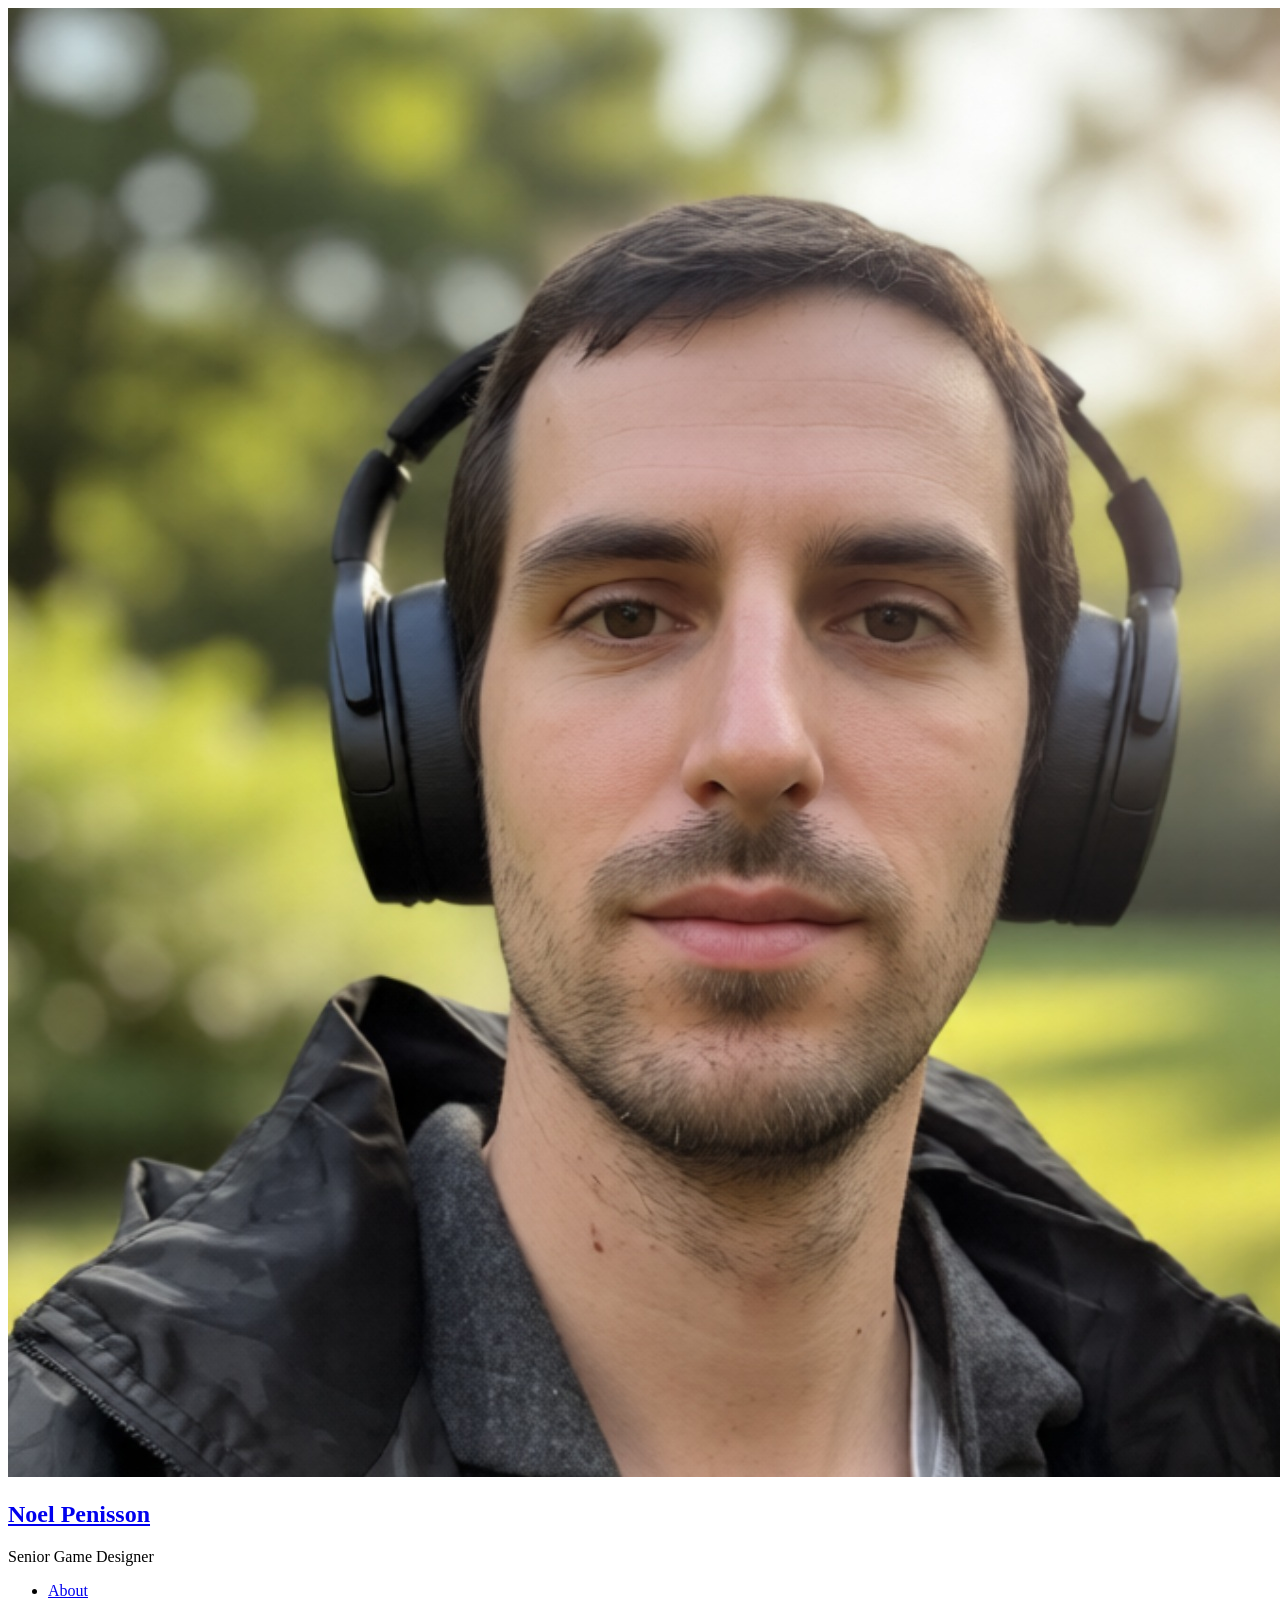
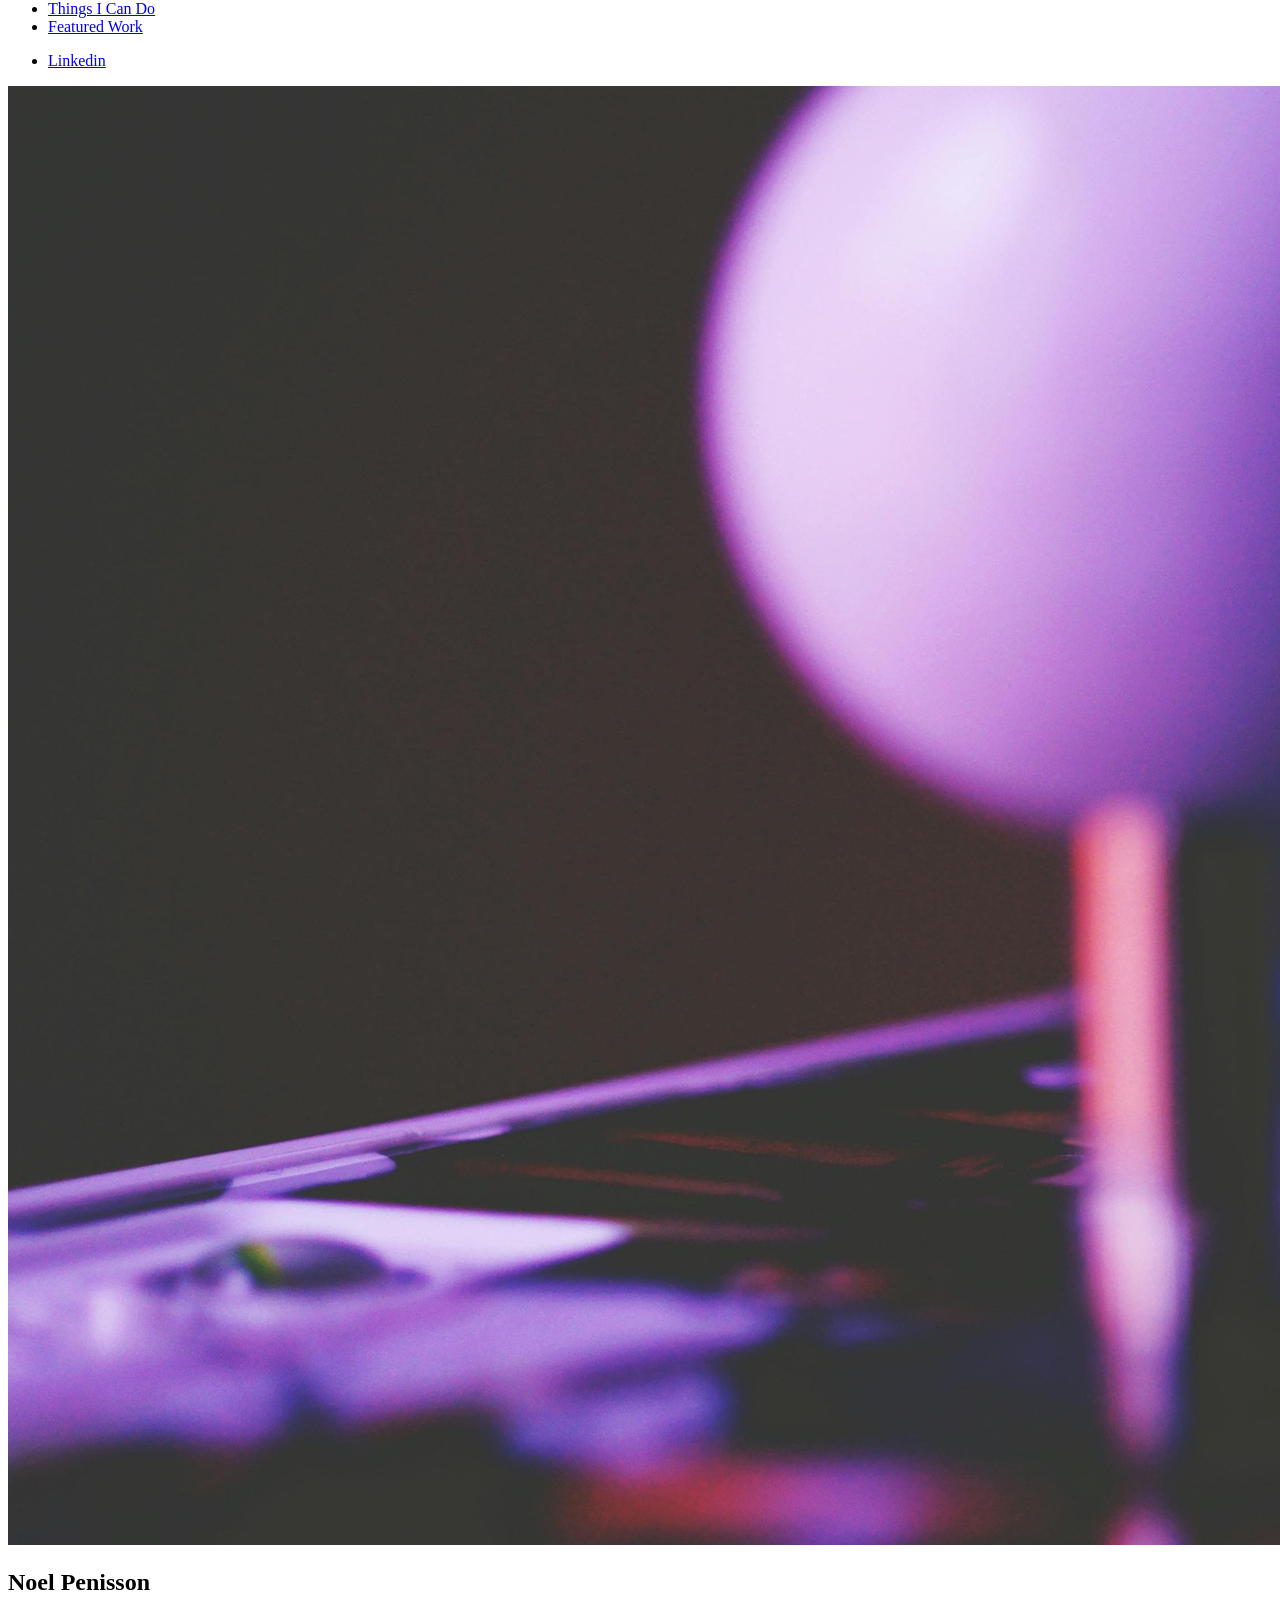
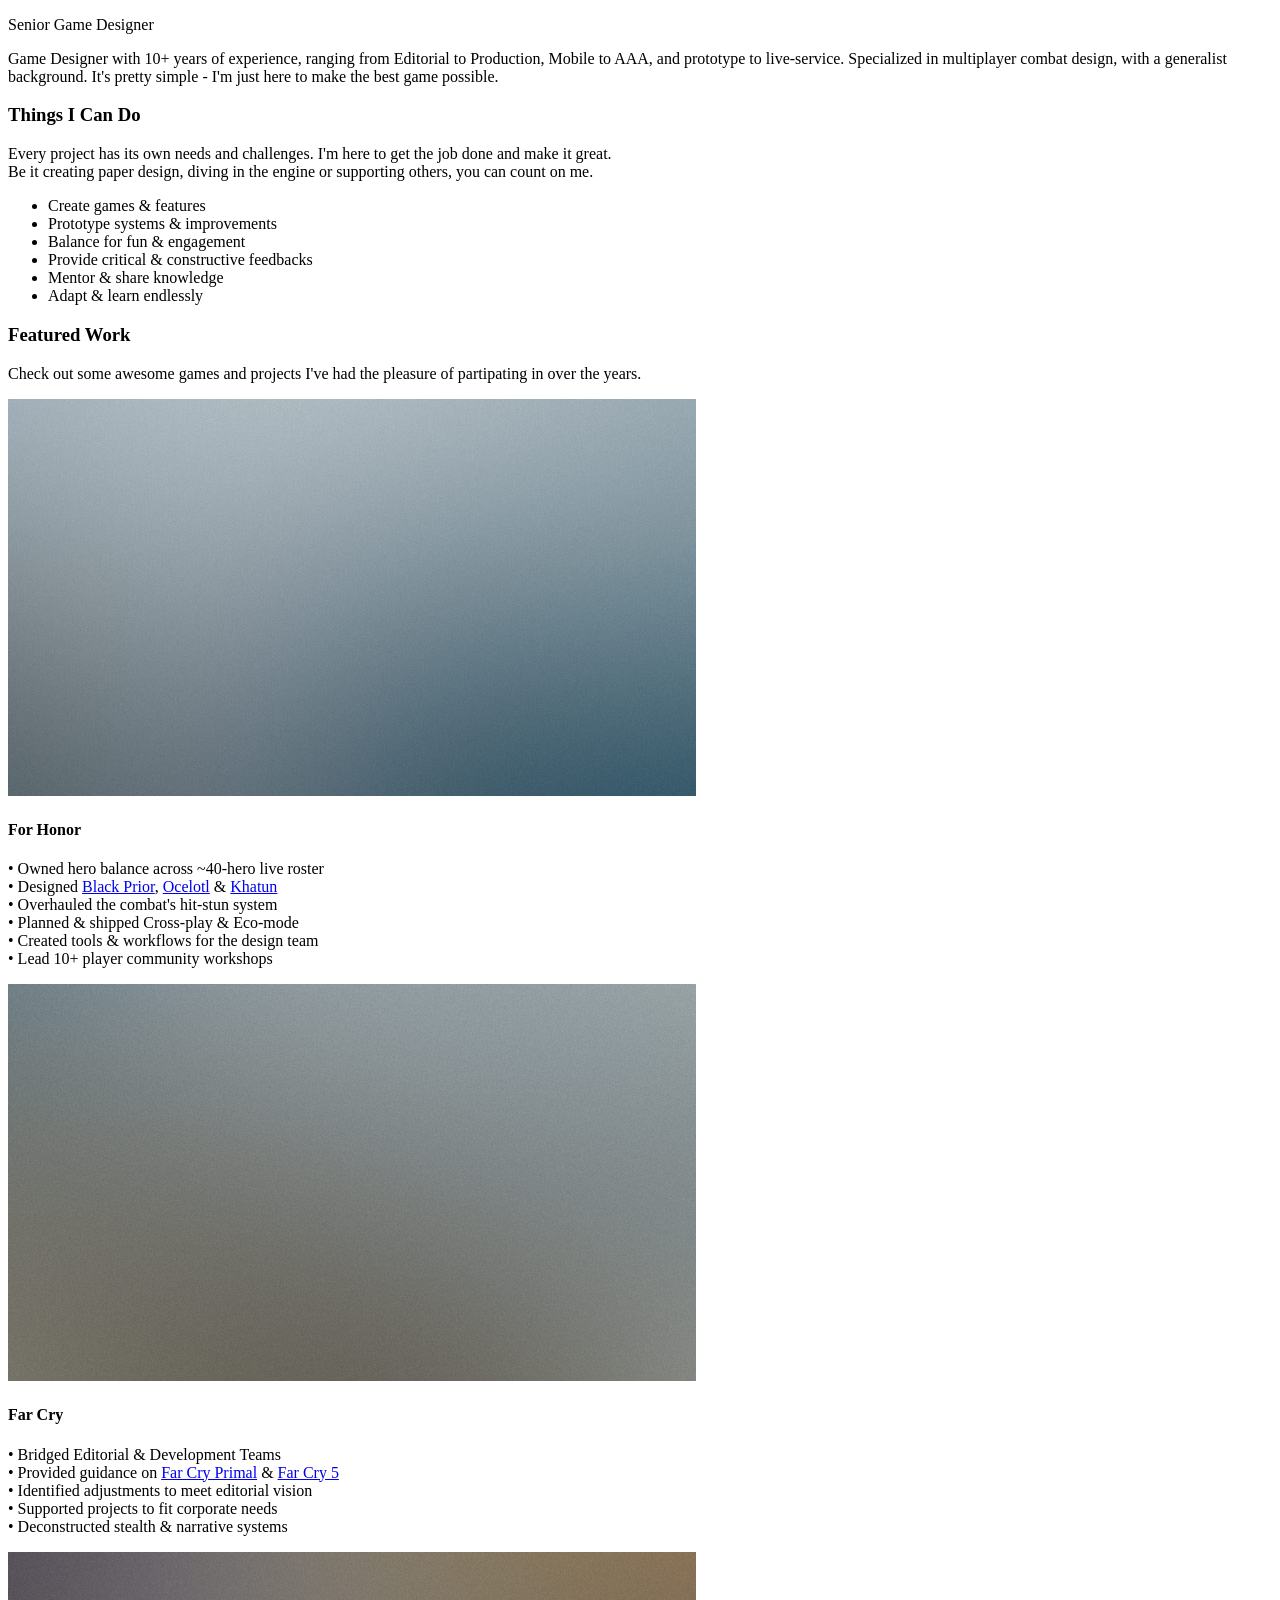
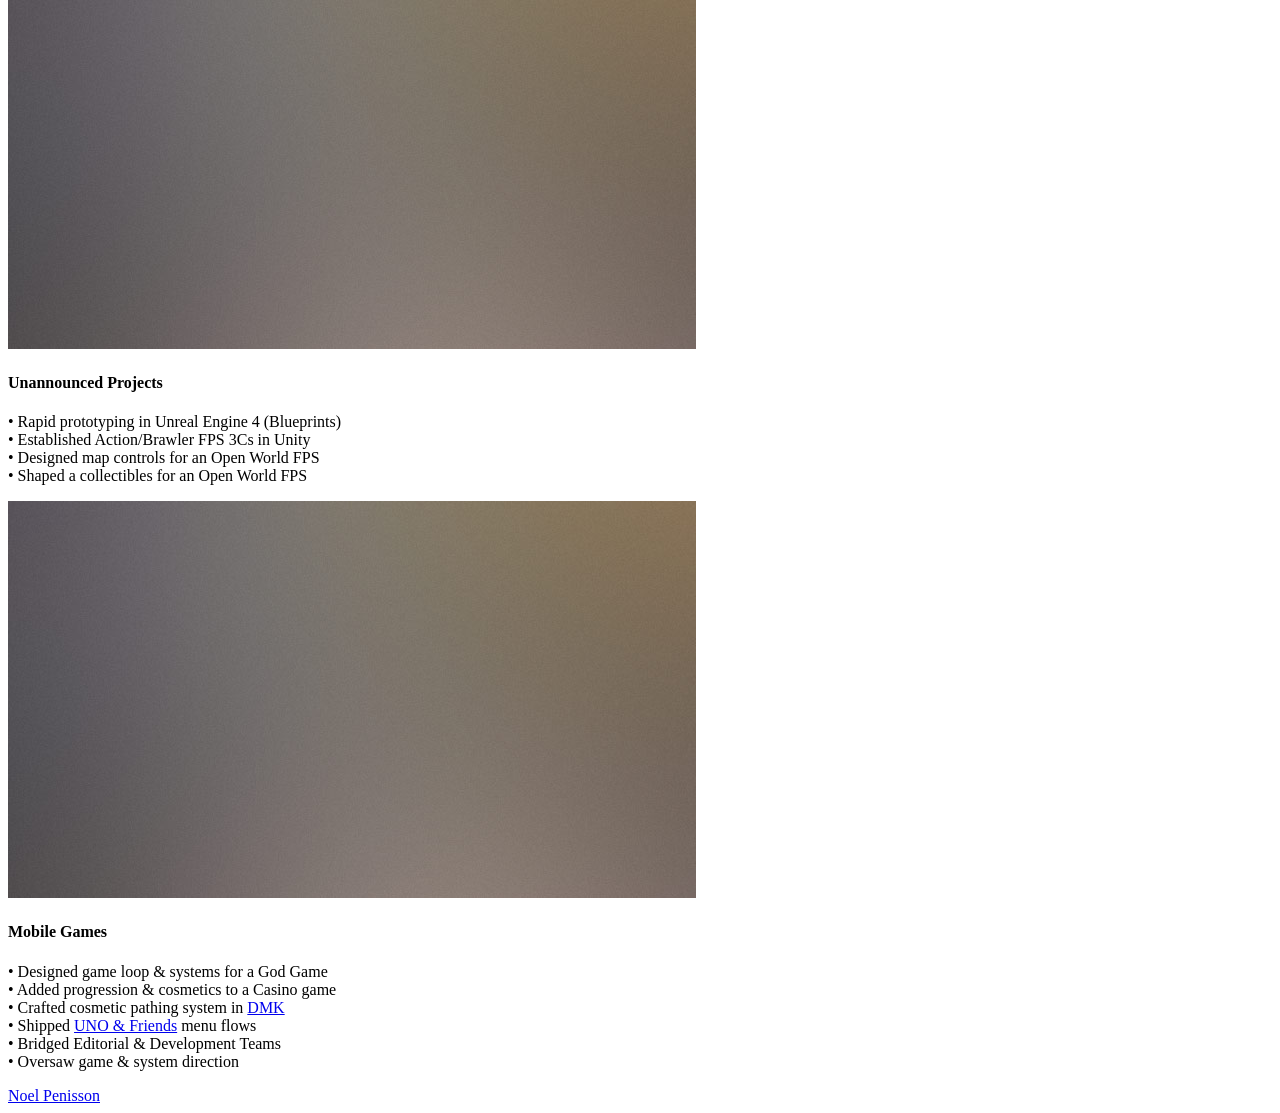
==== commit d9a26096: "Updated teh index file with the new content" ====
--- a/index.html
+++ b/index.html
@@ -27,7 +27,7 @@
 						<li><a href="#one" class="active">About</a></li>
 						<li><a href="#two">Things I Can Do</a></li>
 						<li><a href="#three">Featured Work</a></li>
-						<li><a href="#four">Contact</a></li>
+						<!--<li><a href="#four">Contact</a></li>-->
 					</ul>
 				</nav>
 				<footer>
@@ -84,38 +84,84 @@
 							<section id="three">
 								<div class="container">
 									<h3>Featured Work</h3>
-									<p>Integer eu ante ornare amet commetus vestibulum blandit integer in curae ac faucibus integer non. Adipiscing cubilia elementum integer. Integer eu ante ornare amet commetus.</p>
+									<p>Check out some awesome games and projects I've had the pleasure of partipating in over the years.</p>
 									<div class="features">
 										<article>
 											<a href="#" class="image"><img src="images/pic01.jpg" alt="" /></a>
 											<div class="inner">
-												<h4>Possibly broke spacetime</h4>
-												<p>Integer eu ante ornare amet commetus vestibulum blandit integer in curae ac faucibus integer adipiscing ornare amet.</p>
+												<h4>For Honor</h4>
+												<p>• Owned hero balance across ~40-hero live roster<br>
+													• Designed <a href="https://www.youtube.com/watch?v=iGY4FY2-E04">Black Prior</a>, <a href="https://www.youtube.com/watch?v=tJoy4dB7kJU">Ocelotl</a> & <a href="https://www.youtube.com/watch?v=SOnYkie8X3w">Khatun</a><br>
+													• Overhauled the combat's hit-stun system<br>
+													• Planned & shipped Cross-play & Eco-mode<br>
+													• Created tools & workflows for the design team<br>
+													• Lead 10+ player community workshops</p>
 											</div>
 										</article>
 										<article>
 											<a href="#" class="image"><img src="images/pic02.jpg" alt="" /></a>
 											<div class="inner">
-												<h4>Terraformed a small moon</h4>
-												<p>Integer eu ante ornare amet commetus vestibulum blandit integer in curae ac faucibus integer adipiscing ornare amet.</p>
+												<h4>Far Cry</h4>
+												<p>• Bridged Editorial & Development Teams<br>
+													• Provided guidance on <a href="https://www.youtube.com/watch?v=LJ2iH57Fs3M">Far Cry Primal</a> & <a href="https://www.youtube.com/watch?v=RARURPrkBqc">Far Cry 5</a><br>
+													• Identified adjustments to meet editorial vision<br>
+													• Supported projects to fit corporate needs<br>
+													• Deconstructed stealth & narrative systems</p>
 											</div>
 										</article>
 										<article>
 											<a href="#" class="image"><img src="images/pic03.jpg" alt="" /></a>
 											<div class="inner">
-												<h4>Snapped dark matter in the wild</h4>
-												<p>Integer eu ante ornare amet commetus vestibulum blandit integer in curae ac faucibus integer adipiscing ornare amet.</p>
-											</div>
+												<h4>Unannounced Projects</h4>
+												<p>• Rapid prototyping in Unreal Engine 4 (Blueprints)<br>
+													• Established Action/Brawler FPS 3Cs in Unity<br>
+													• Designed map controls for an Open World FPS<br>
+													• Shaped a collectibles for an Open World FPS</p>
+											</div>
+										</article>
+										<article>
+											
+											<a href="#" class="image"><img src="images/pic03.jpg" alt="" /></a>
+											<div class="inner">
+												<h4>Mobile Games</h4>
+												<p>• Designed game loop & systems for a God Game<br>
+													• Added progression & cosmetics to a Casino game<br>
+													• Crafted cosmetic pathing system in <a href="https://www.youtube.com/watch?v=1fLIb6IEpWI">DMK</a><br>
+													• Shipped <a href="https://www.youtube.com/watch?v=A8BW2tAwjfU">UNO & Friends</a> menu flows<br>
+													• Bridged Editorial & Development Teams<br>
+													• Oversaw game & system direction</p>
+											</div>
+											<!--
+											<a href="#" class="image"><img src="images/pic03.jpg" alt="" /></a>
+											<div class="inner">
+												<h4>Mobile Games</h4>
+												<p>As a developer:<br>
+													• Designed game loop & systems for a God Game<br>
+													• Added progression & cosmetics to a Casino game<br>
+													• Crafted cosmetic pathing system in <a href="https://www.youtube.com/watch?v=1fLIb6IEpWI">DMK</a><br>
+													• Shipped <a href="https://www.youtube.com/watch?v=A8BW2tAwjfU">UNO & Friends</a> menu flows</p>
+											</div>
+											<h4><br></h4>
+											<a href="#" class="image"><img src="images/pic03.jpg" alt="" /></a>
+											<div class="inner">
+												<p>Within Editorial:<br>
+													• Bridged Editorial & Development Teams<br>
+													• Oversaw game & system direction<br>
+													• Provided game and level design solutions<br>
+													• Competitive research on mobile & indie games</p>
+											</div>
+											-->
 										</article>
 									</div>
 								</div>
 							</section>
 
 						<!-- Four -->
+						<!--
 							<section id="four">
 								<div class="container">
 									<h3>Contact Me</h3>
-									<p>Integer eu ante ornare amet commetus vestibulum blandit integer in curae ac faucibus integer non. Adipiscing cubilia elementum integer. Integer eu ante ornare amet commetus.</p>
+									<p>Think there is something we could work on together? Use the form below to reach out to me.</p>
 									<form method="post" action="#">
 										<div class="row gtr-uniform">
 											<div class="col-6 col-12-xsmall"><input type="text" name="name" id="name" placeholder="Name" /></div>
@@ -132,6 +178,7 @@
 									</form>
 								</div>
 							</section>
+						-->
 
 						<!-- Five -->
 						<!--
@@ -467,6 +514,7 @@
 					</div>
 
 				<!-- Footer -->
+				<!--
 					<section id="footer">
 						<div class="container">
 							<ul class="copyright">
@@ -474,7 +522,7 @@
 							</ul>
 						</div>
 					</section>
-
+				-->
 			</div>
 
 		<!-- Scripts -->
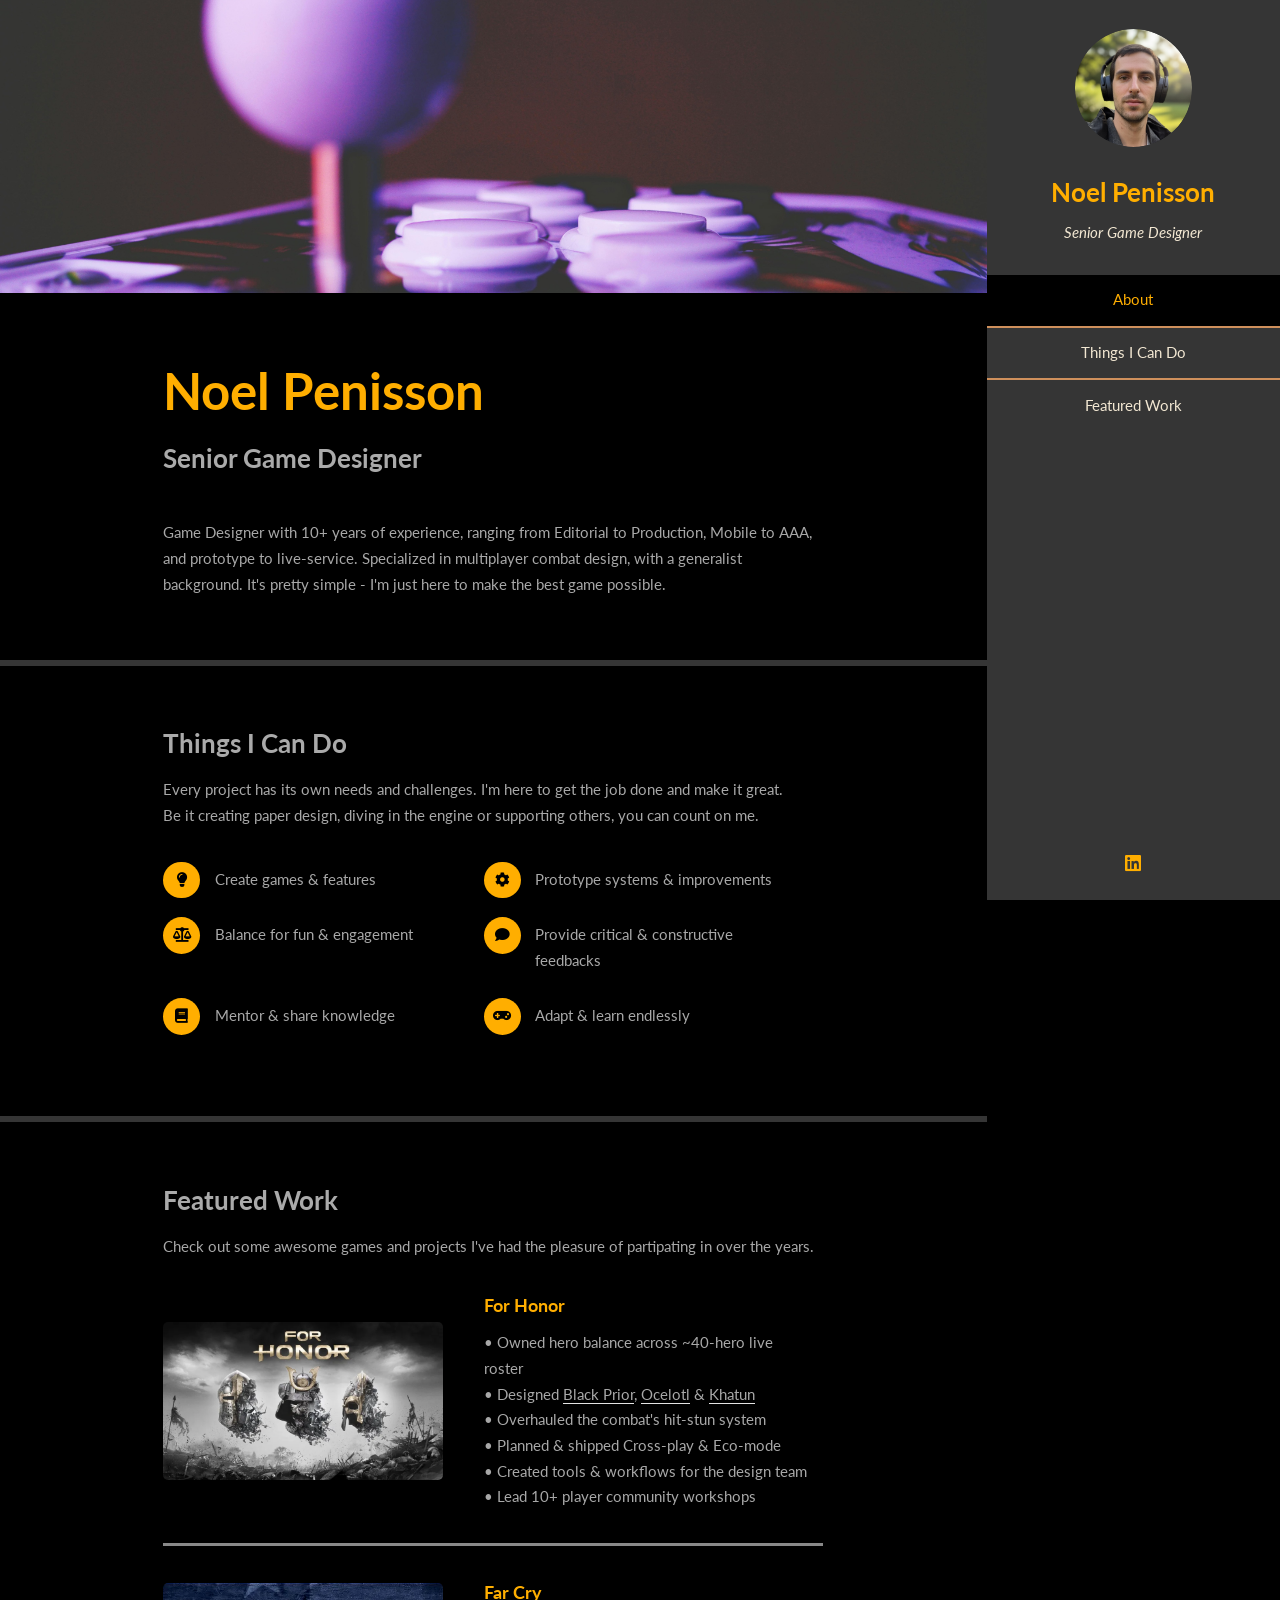
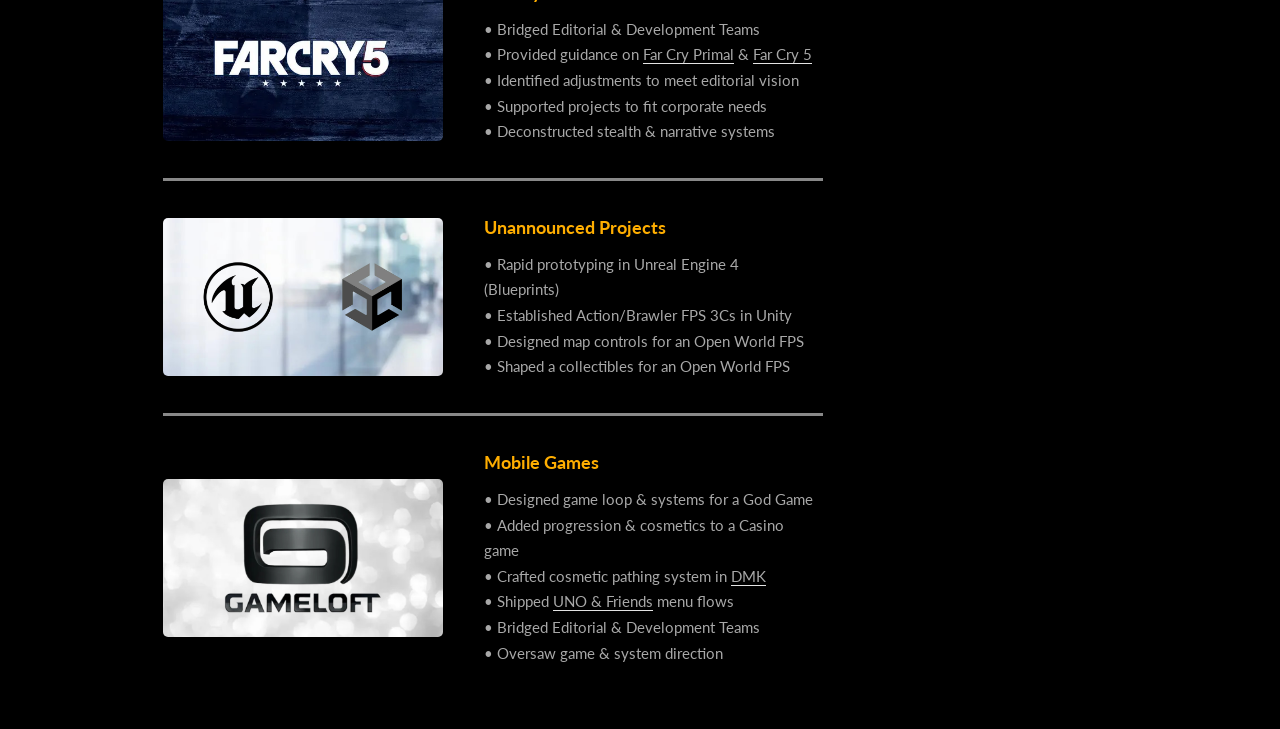
==== commit 64dd71a0: "Updated the images, and css of the site" ====
--- a/index.html
+++ b/index.html
@@ -19,7 +19,7 @@
 			<section id="header">
 				<header>
 					<span class="image avatar"><img src="images/profile.jpg" alt="" /></span>
-					<h1 id="logo"><a href="#">Noel Penisson</a></h1>
+					<h1 id="logo"><a href="https://www.linkedin.com/in/noel-penisson-70a2141a/">Noel Penisson</a></h1>
 					<p>Senior Game Designer</p>
 				</header>
 				<nav id="nav">
@@ -32,7 +32,7 @@
 				</nav>
 				<footer>
 					<ul class="icons">
-						<li><a href="#" class="icon brands fa-linkedin"><span class="label">Linkedin</span></a></li>
+						<li><a href="https://www.linkedin.com/in/noel-penisson-70a2141a/" class="icon brands fa-linkedin"><span class="label">Linkedin</span></a></li>
 						<!--
 						<li><a href="#" class="icon brands fa-twitter"><span class="label">Twitter</span></a></li>
 						<li><a href="#" class="icon brands fa-instagram"><span class="label">Instagram</span></a></li>
@@ -87,7 +87,10 @@
 									<p>Check out some awesome games and projects I've had the pleasure of partipating in over the years.</p>
 									<div class="features">
 										<article>
-											<a href="#" class="image"><img src="images/pic01.jpg" alt="" /></a>
+											<!-- Image version with hyperlink
+											<a href="#" class="image"><img src="images/FH_Banner.png" alt="" /></a>
+											-->
+											<a class="image"><img src="images/FH_Banner.png" alt="" /></a>
 											<div class="inner">
 												<h4>For Honor</h4>
 												<p>• Owned hero balance across ~40-hero live roster<br>
@@ -99,7 +102,10 @@
 											</div>
 										</article>
 										<article>
-											<a href="#" class="image"><img src="images/pic02.jpg" alt="" /></a>
+											<!-- Image version with hyperlink
+											<a href="#" class="image"><img src="images/FC5_Banner.png" alt="" /></a>
+											-->
+											<a class="image"><img src="images/FC5_Banner.png" alt="" /></a>
 											<div class="inner">
 												<h4>Far Cry</h4>
 												<p>• Bridged Editorial & Development Teams<br>
@@ -110,7 +116,10 @@
 											</div>
 										</article>
 										<article>
-											<a href="#" class="image"><img src="images/pic03.jpg" alt="" /></a>
+											<!-- Image version with hyperlink
+											<a href="#" class="image"><img src="images/NDA_Banner.png" alt="" /></a>
+											-->
+											<a class="image"><img src="images/NDA_Banner.png" alt="" /></a>
 											<div class="inner">
 												<h4>Unannounced Projects</h4>
 												<p>• Rapid prototyping in Unreal Engine 4 (Blueprints)<br>
@@ -120,8 +129,10 @@
 											</div>
 										</article>
 										<article>
-											
-											<a href="#" class="image"><img src="images/pic03.jpg" alt="" /></a>
+											<!-- Image version with hyperlink
+											<a href="#" class="image"><img src="images/GL_Banner.png" alt="" /></a>
+											-->
+											<a class="image"><img src="images/GL_Banner.png" alt="" /></a>
 											<div class="inner">
 												<h4>Mobile Games</h4>
 												<p>• Designed game loop & systems for a God Game<br>
--- a/assets/css/main_noelp.css
+++ b/assets/css/main_noelp.css
@@ -98,7 +98,7 @@
 		}
 
 	body, input, select, textarea {
-		color: #888;
+		color: #a8a8a8;
 		font-family: "Lato", sans-serif;
 		font-size: 16pt;
 		font-weight: 400;
@@ -117,11 +117,11 @@
 
 		a:hover {
 			border-bottom-color: transparent;
-			color: #4acaa8 !important;
+			color: #ffae00 !important;
 		}
 
 	strong, b {
-		color: #777;
+		color: #aaaaaa;
 		font-weight: 700;
 	}
 
@@ -134,7 +134,7 @@
 	}
 
 	h1, h2, h3, h4, h5, h6 {
-		color: #777;
+		color: #aaaaaa;
 		font-weight: 700;
 		line-height: 1em;
 		margin: 0 0 0.5625em 0;
@@ -159,6 +159,7 @@
 	h4 {
 		font-size: 1.25em;
 		line-height: 1.5em;
+		color: #ffae00;
 	}
 
 	h5 {
@@ -1785,12 +1786,12 @@
 	}
 
 	header.major h2 {
-		color: #4acaa8;
+		color: #ffae00;
 		font-size: 3.5em;
 	}
 
 		header.major h2 + p {
-			color: #777;
+			color: #aaaaaa;
 			font-size: 1.75em;
 			font-weight: 700;
 			margin-top: -0.75em;
@@ -1803,7 +1804,7 @@
 	}
 
 	label {
-		color: #777;
+		color: #aaaaaa;
 		display: block;
 		font-size: 0.9em;
 		font-weight: 700;
@@ -1848,7 +1849,7 @@
 		input[type="email"]:focus,
 		select:focus,
 		textarea:focus {
-			border-color: #4acaa8;
+			border-color: #ffae00;
 		}
 
 	select {
@@ -1862,7 +1863,7 @@
 	}
 
 		select option {
-			color: #777;
+			color: #aaaaaa;
 			background: #fff;
 		}
 
@@ -1953,7 +1954,7 @@
 
 		input[type="checkbox"]:focus + label:before,
 		input[type="radio"]:focus + label:before {
-			border-color: #4acaa8;
+			border-color: #ffae00;
 		}
 
 	input[type="checkbox"] + label:before {
@@ -2402,9 +2403,9 @@
 			}
 
 			ul.feature-icons li:before {
-				background: #4acaa8;
+				background: #ffae00;
 				border-radius: 100%;
-				color: #ffffff;
+				color: #000000;
 				display: block;
 				height: 2.5em;
 				left: 0;
@@ -2463,7 +2464,7 @@
 		}
 
 		table th {
-			color: #777;
+			color: #aaaaaa;
 			font-size: 0.9em;
 			font-weight: 700;
 			padding: 0 0.75em 0.75em 0.75em;
@@ -2589,7 +2590,7 @@
 		.button.alt {
 			background-color: transparent;
 			box-shadow: inset 0 0 0 2px #e4e4e4;
-			color: #777 !important;
+			color: #aaaaaa !important;
 		}
 
 			input[type="submit"].alt:hover,
@@ -2597,7 +2598,7 @@
 			input[type="button"].alt:hover,
 			.button.alt:hover {
 				background-color: #f4f4f4;
-				color: #777 !important;
+				color: #aaaaaa !important;
 			}
 
 			input[type="submit"].alt:active,
@@ -2618,7 +2619,7 @@
 		input[type="reset"].primary,
 		input[type="button"].primary,
 		.button.primary {
-			background-color: #4acaa8;
+			background-color: #ffae00;
 			color: #ffffff !important;
 		}
 
@@ -2653,7 +2654,7 @@
 /* Features */
 
 	.features article {
-		border-top: solid 3px #f4f4f4;
+		border-top: solid 3px #888888;
 		margin-bottom: 2.25em;
 		padding-top: 2.25em;
 	}
@@ -2700,8 +2701,8 @@
 		-webkit-justify-content: space-between;
 		-ms-justify-content: space-between;
 		justify-content: space-between;
-		background: #4acaa8;
-		color: #d2f2e9;
+		background: #353535;
+		color: #f2ded2;
 		height: 100%;
 		overflow-y: auto;
 		position: fixed;
@@ -2716,19 +2717,19 @@
 		}
 
 			#header h1 a, #header h2 a, #header h3 a, #header h4 a, #header h5 a, #header h6 a {
-				color: #ffffff;
+				color: #ffae00;
 			}
 
 		#header header p {
-			color: #b7eadc;
+			color: #ffae00;
 		}
 
 		#header a {
-			color: #d2f2e9;
+			color: #f2e7d2;
 		}
 
 			#header a:hover {
-				color: #ffffff !important;
+				color: #ffae00 !important;
 			}
 
 		#header > header {
@@ -2751,7 +2752,7 @@
 			}
 
 			#header > header p {
-				color: #d2f2e9;
+				color: #f2e7d2;
 				font-style: italic;
 				margin: 1em 0 0 0;
 			}
@@ -2772,7 +2773,7 @@
 			}
 
 				#header > footer .icons li a {
-					color: #b7eadc;
+					color: #ffae00;
 				}
 
 		#header > nav {
@@ -2789,7 +2790,7 @@
 			}
 
 				#header > nav ul li {
-					border-top: solid 2px #5ccfb1;
+					border-top: solid 2px #cf905c;
 					display: block;
 					padding: 0;
 				}
@@ -2800,15 +2801,15 @@
 						-ms-transition: none;
 						transition: none;
 						border: 0;
-						color: #ffffff !important;
+						color: #f2e7d2 !important;
 						display: block;
 						padding: 0.85em 0;
 						text-decoration: none;
 					}
 
 						#header > nav ul li a.active {
-							background: #fff;
-							color: #4acaa8 !important;
+							background: #000000;
+							color: #ffae00 !important;
 						}
 
 					#header > nav ul li:first-child {
@@ -2818,18 +2819,18 @@
 /* Wrapper */
 
 	#wrapper {
-		background: #fff;
+		background: #000000;
 		padding-right: 23em;
 	}
 
 /* Main */
 
 	#main > section {
-		border-top: solid 6px #f4f4f4;
+		border-top: solid 6px #353535;
 	}
 
 		#main > section > .container {
-			padding: 6em 0 4em 0;
+			padding: 3em 0 2em 0;
 		}
 
 		#main > section:first-child {
@@ -3076,7 +3077,7 @@
 					}
 
 					#titleBar .toggle:before {
-						background: #4acaa8;
+						background: #ffae00;
 						color: #ffffff;
 						content: '\f0c9';
 						display: block;
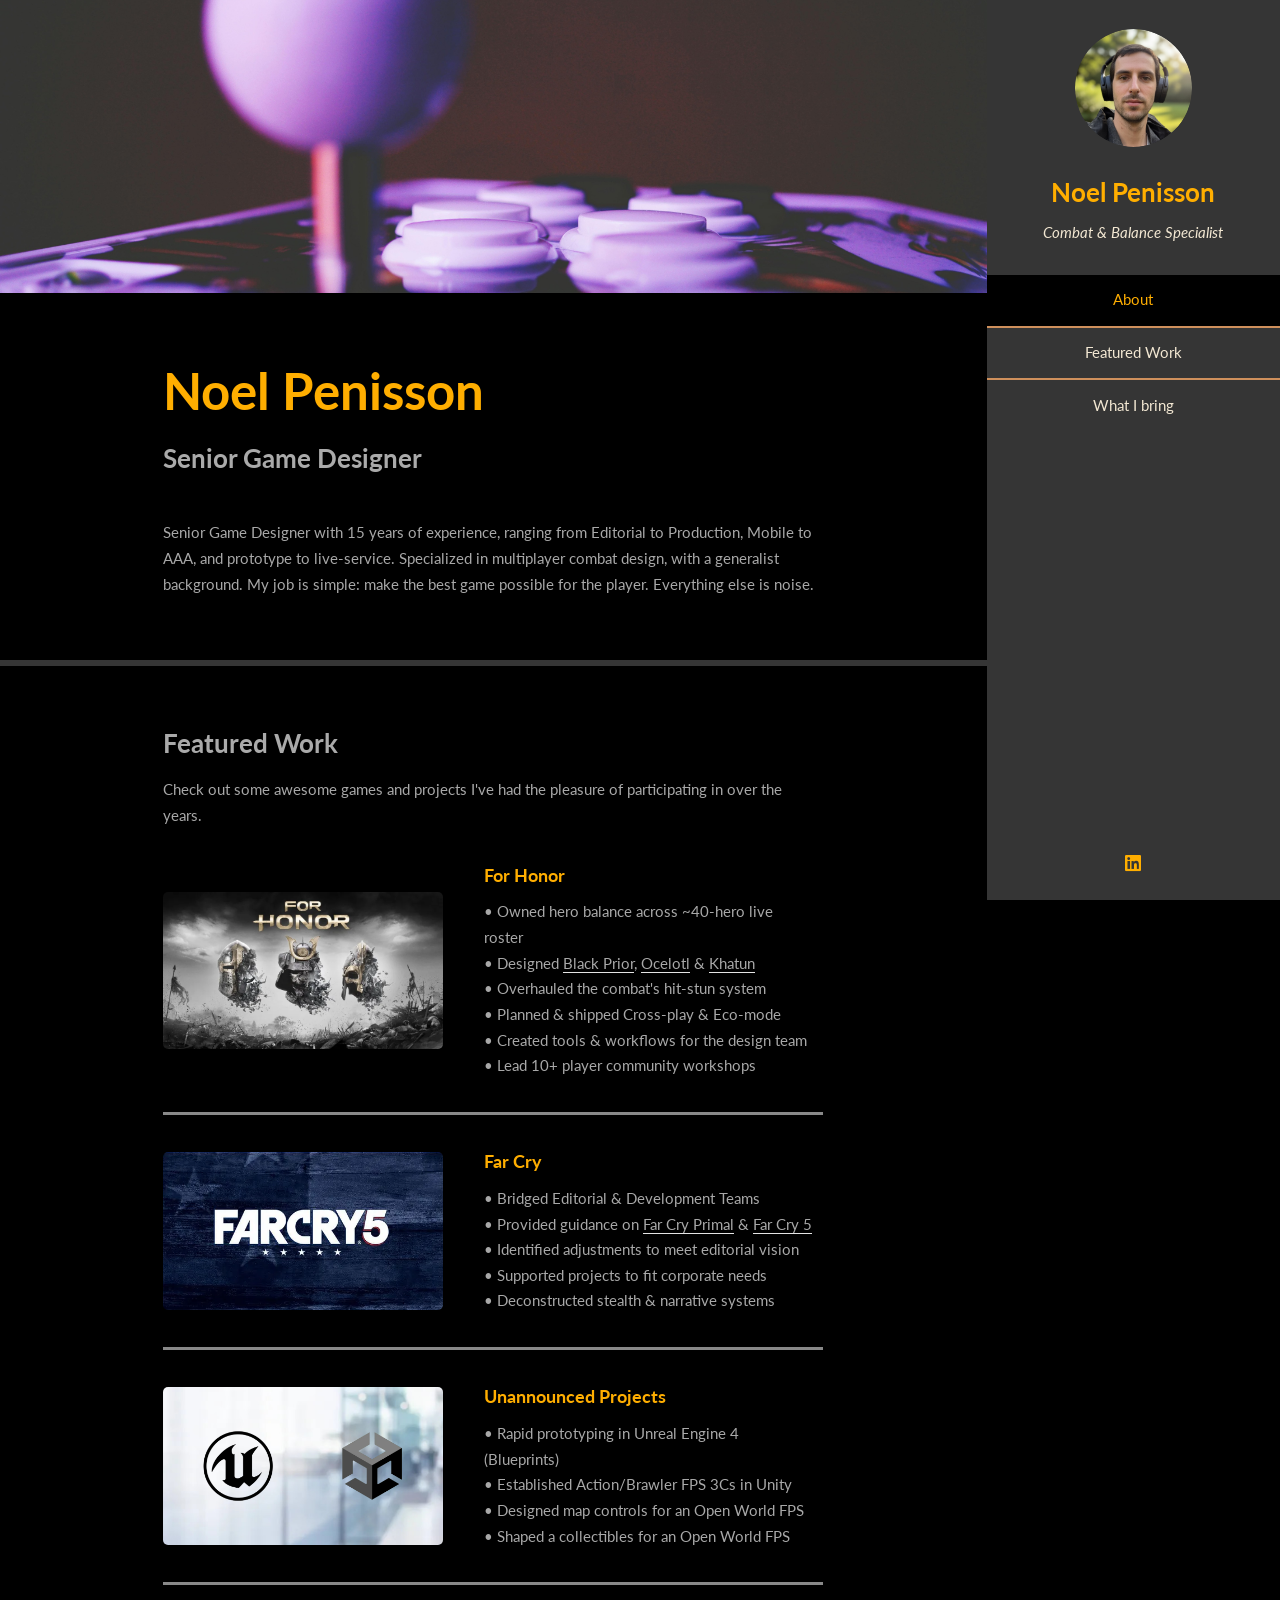
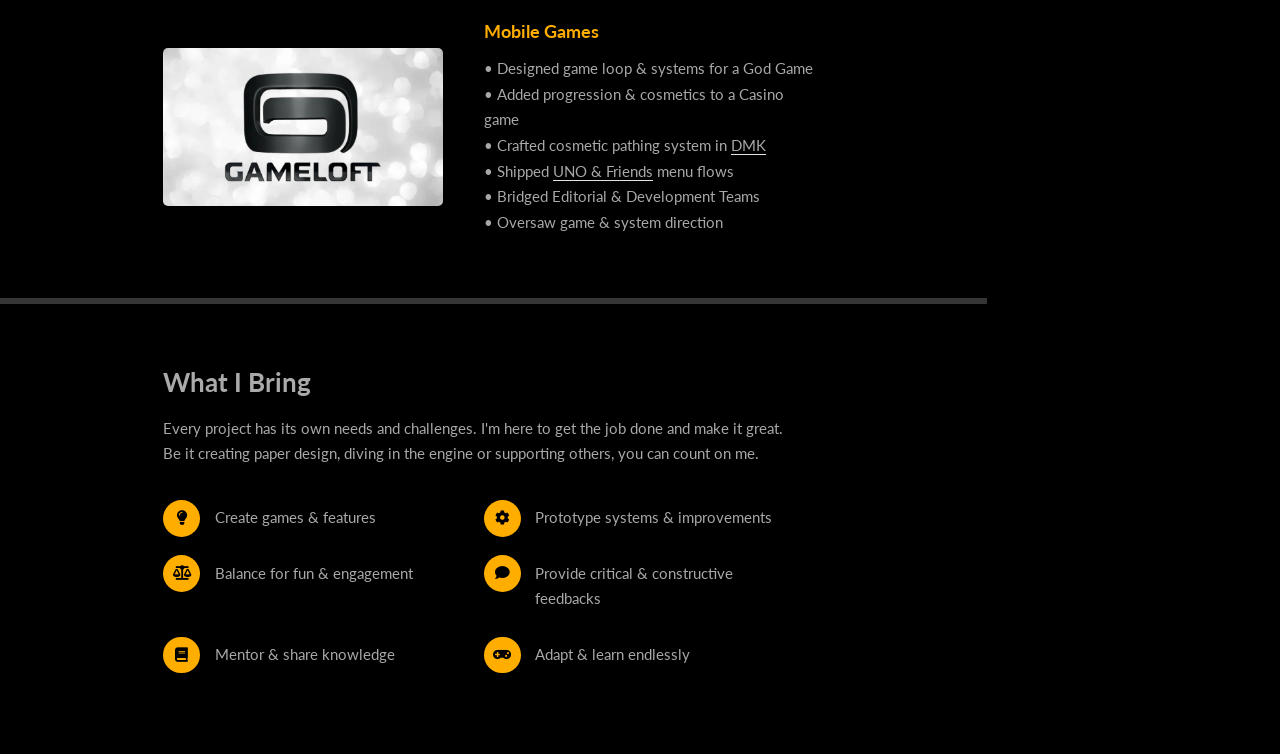
==== commit 9fd3ebce: "Updated the text and order of elements on the page" ====
--- a/index.html
+++ b/index.html
@@ -20,13 +20,13 @@
 				<header>
 					<span class="image avatar"><img src="images/profile.jpg" alt="" /></span>
 					<h1 id="logo"><a href="https://www.linkedin.com/in/noel-penisson-70a2141a/">Noel Penisson</a></h1>
-					<p>Senior Game Designer</p>
+					<p>Combat & Balance Specialist</p>
 				</header>
 				<nav id="nav">
 					<ul>
 						<li><a href="#one" class="active">About</a></li>
-						<li><a href="#two">Things I Can Do</a></li>
-						<li><a href="#three">Featured Work</a></li>
+						<li><a href="#two">Featured Work</a></li>
+						<li><a href="#three">What I bring</a></li>
 						<!--<li><a href="#four">Contact</a></li>-->
 					</ul>
 				</nav>
@@ -59,32 +59,15 @@
 										<h2>Noel Penisson</h2>
 										<p>Senior Game Designer</p>
 									</header>
-									<p>Game Designer with 10+ years of experience, ranging from Editorial to Production, Mobile to AAA, and prototype to live-service. Specialized in multiplayer combat design, with a generalist background. It's pretty simple - I'm just here to make the best game possible.</p>
+									<p>Senior Game Designer with 15 years of experience, ranging from Editorial to Production, Mobile to AAA, and prototype to live-service. Specialized in multiplayer combat design, with a generalist background. My job is simple: make the best game possible for the player. Everything else is noise.</p>
 								</div>
 							</section>
 
 						<!-- Two -->
 							<section id="two">
 								<div class="container">
-									<h3>Things I Can Do</h3>
-									<p>Every project has its own needs and challenges. I'm here to get the job done and make it great.<br>
-										Be it creating paper design, diving in the engine or supporting others, you can count on me.</p>
-									<ul class="feature-icons">
-										<li class="icon solid fa-lightbulb">Create games & features</li>
-										<li class="icon solid fa-cog">Prototype systems & improvements</li>
-										<li class="icon solid fa-balance-scale">Balance for fun & engagement</li>
-										<li class="icon solid fa-comment">Provide critical & constructive feedbacks</li>
-										<li class="icon solid fa-book">Mentor & share knowledge</li>
-										<li class="icon solid fa-gamepad">Adapt & learn endlessly</li>
-									</ul>
-								</div>
-							</section>
-
-						<!-- Three -->
-							<section id="three">
-								<div class="container">
 									<h3>Featured Work</h3>
-									<p>Check out some awesome games and projects I've had the pleasure of partipating in over the years.</p>
+									<p>Check out some awesome games and projects I've had the pleasure of participating in over the years.</p>
 									<div class="features">
 										<article>
 											<!-- Image version with hyperlink
@@ -164,6 +147,23 @@
 											-->
 										</article>
 									</div>
+								</div>
+							</section>
+
+						<!-- Three -->
+							<section id="three">
+								<div class="container">
+									<h3>What I Bring</h3>
+									<p>Every project has its own needs and challenges. I'm here to get the job done and make it great.<br>
+										Be it creating paper design, diving in the engine or supporting others, you can count on me.</p>
+									<ul class="feature-icons">
+										<li class="icon solid fa-lightbulb">Create games & features</li>
+										<li class="icon solid fa-cog">Prototype systems & improvements</li>
+										<li class="icon solid fa-balance-scale">Balance for fun & engagement</li>
+										<li class="icon solid fa-comment">Provide critical & constructive feedbacks</li>
+										<li class="icon solid fa-book">Mentor & share knowledge</li>
+										<li class="icon solid fa-gamepad">Adapt & learn endlessly</li>
+									</ul>
 								</div>
 							</section>
 
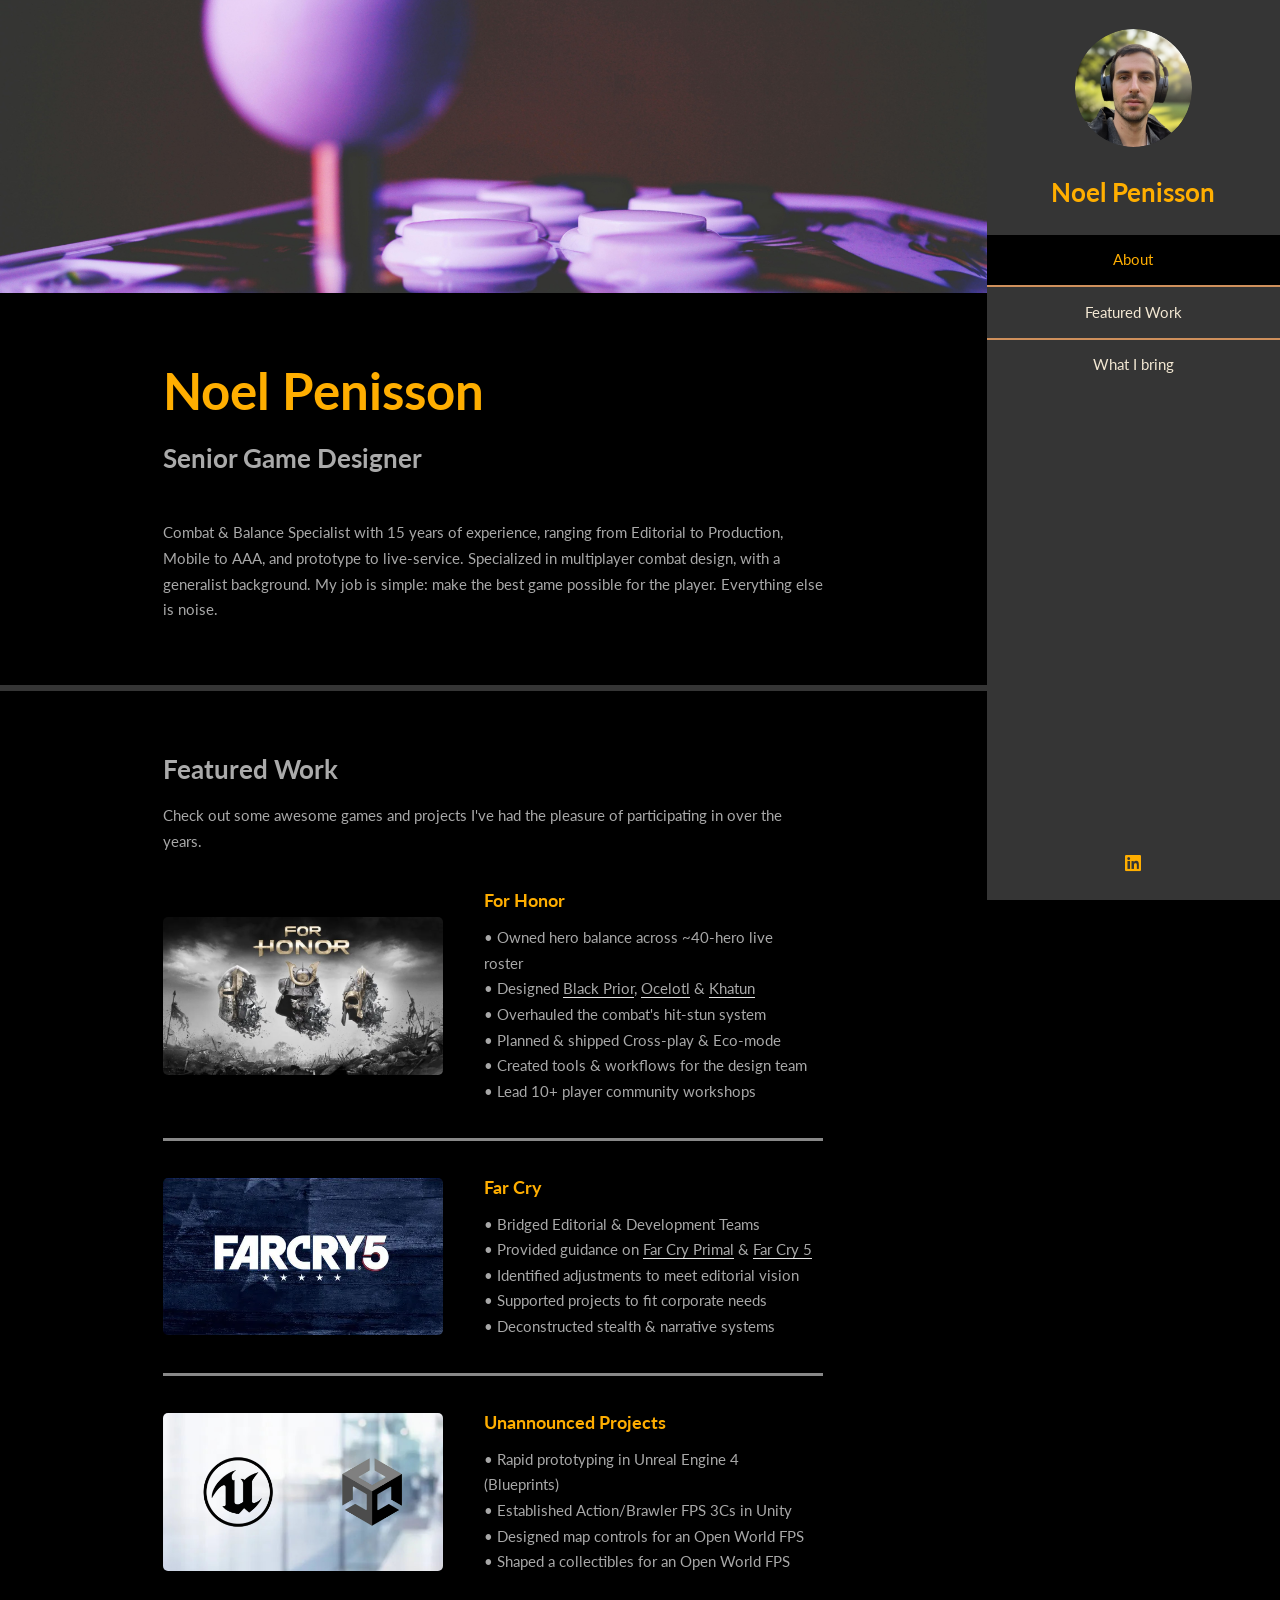
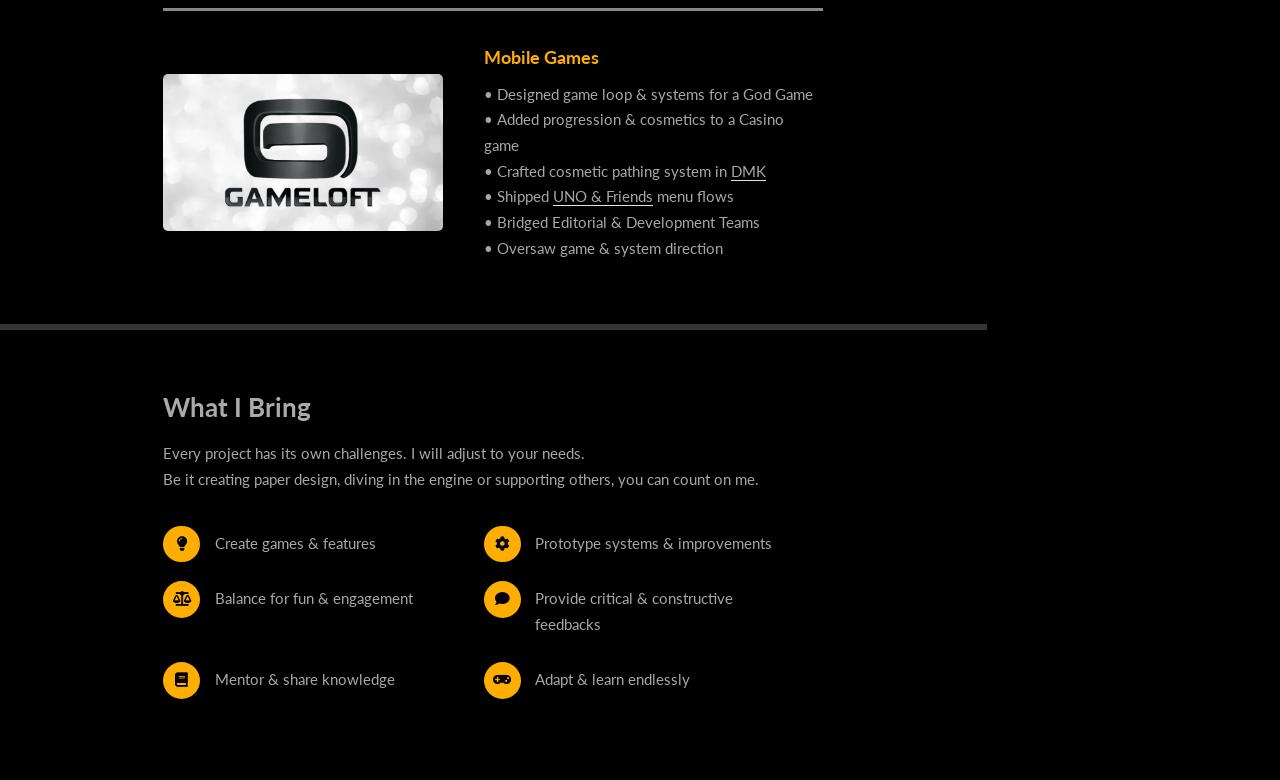
==== commit bebe9de1: "Updated the text again" ====
--- a/index.html
+++ b/index.html
@@ -20,7 +20,7 @@
 				<header>
 					<span class="image avatar"><img src="images/profile.jpg" alt="" /></span>
 					<h1 id="logo"><a href="https://www.linkedin.com/in/noel-penisson-70a2141a/">Noel Penisson</a></h1>
-					<p>Combat & Balance Specialist</p>
+					<!-- <p>Senior Game Designer</p> -->
 				</header>
 				<nav id="nav">
 					<ul>
@@ -59,7 +59,7 @@
 										<h2>Noel Penisson</h2>
 										<p>Senior Game Designer</p>
 									</header>
-									<p>Senior Game Designer with 15 years of experience, ranging from Editorial to Production, Mobile to AAA, and prototype to live-service. Specialized in multiplayer combat design, with a generalist background. My job is simple: make the best game possible for the player. Everything else is noise.</p>
+									<p>Combat & Balance Specialist with 15 years of experience, ranging from Editorial to Production, Mobile to AAA, and prototype to live-service. Specialized in multiplayer combat design, with a generalist background. My job is simple: make the best game possible for the player. Everything else is noise.</p>
 								</div>
 							</section>
 
@@ -154,7 +154,7 @@
 							<section id="three">
 								<div class="container">
 									<h3>What I Bring</h3>
-									<p>Every project has its own needs and challenges. I'm here to get the job done and make it great.<br>
+									<p>Every project has its own challenges. I will adjust to your needs.<br>
 										Be it creating paper design, diving in the engine or supporting others, you can count on me.</p>
 									<ul class="feature-icons">
 										<li class="icon solid fa-lightbulb">Create games & features</li>
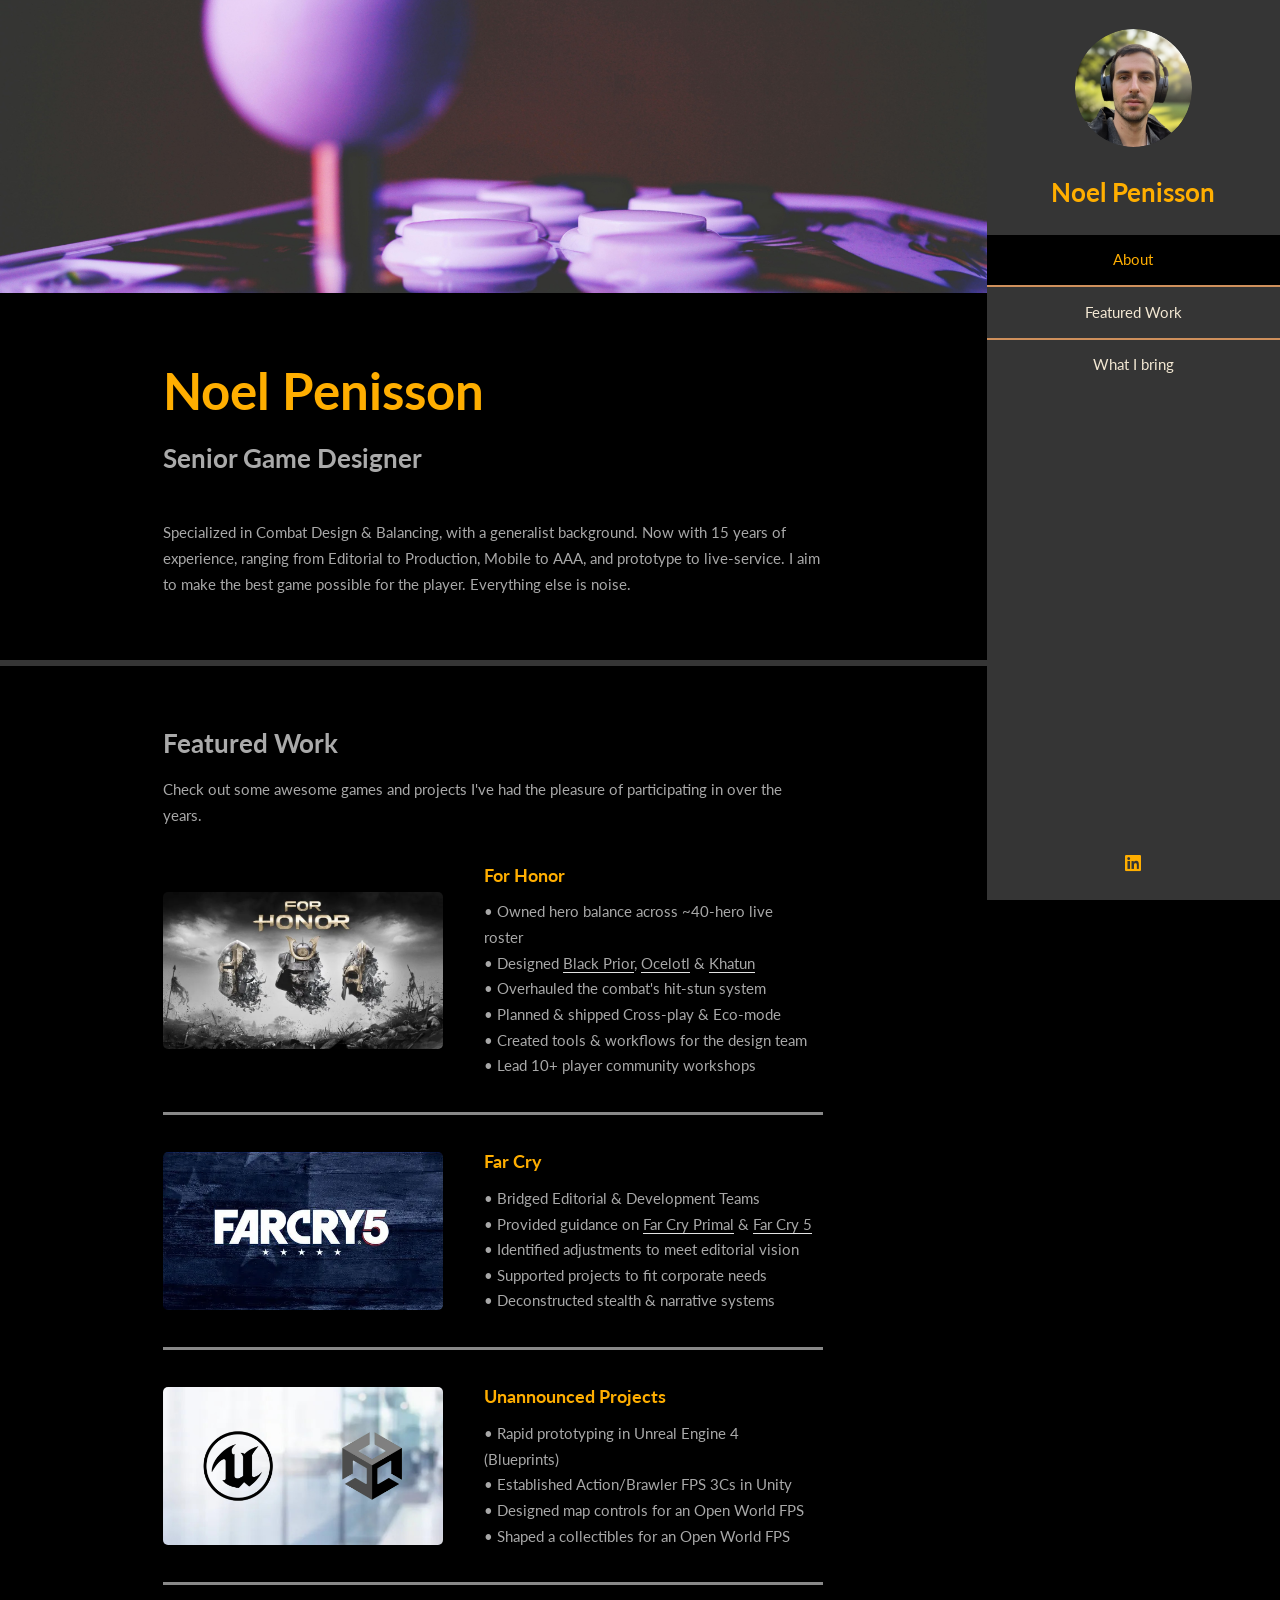
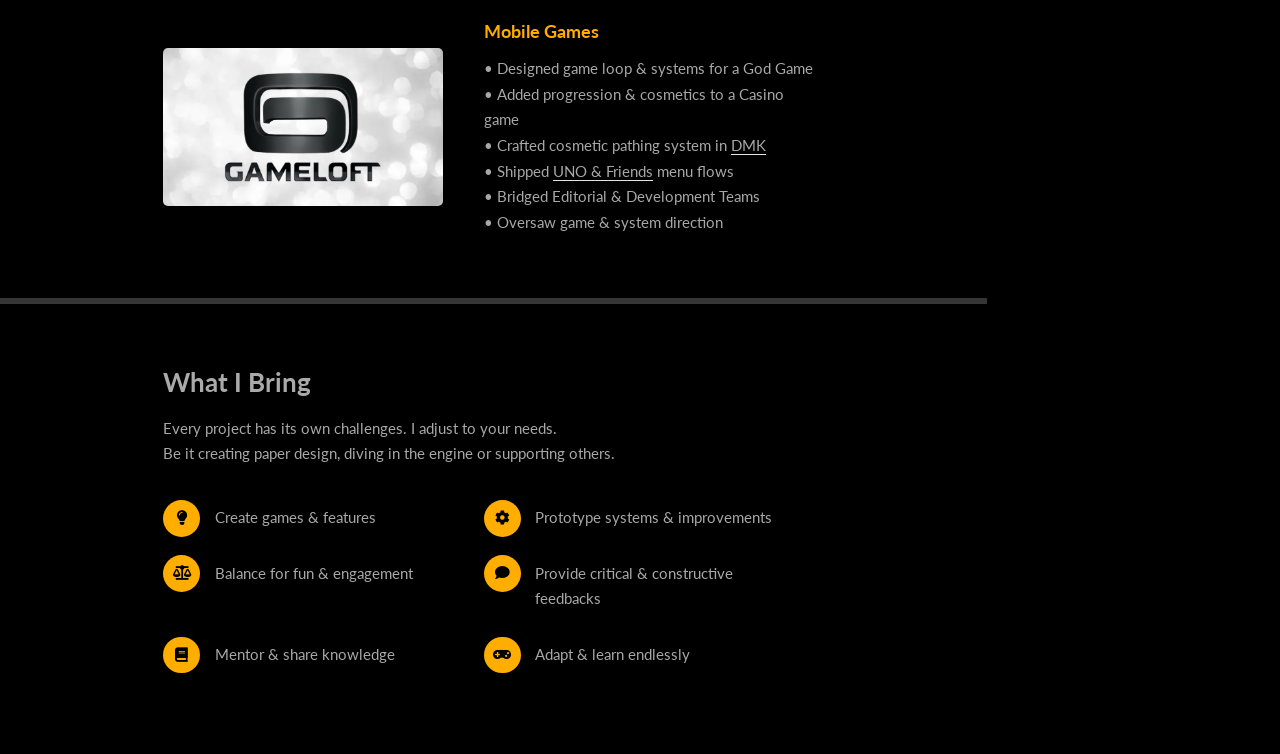
==== commit e8d36b57: "Tweaked the bio text" ====
--- a/index.html
+++ b/index.html
@@ -59,7 +59,7 @@
 										<h2>Noel Penisson</h2>
 										<p>Senior Game Designer</p>
 									</header>
-									<p>Combat & Balance Specialist with 15 years of experience, ranging from Editorial to Production, Mobile to AAA, and prototype to live-service. Specialized in multiplayer combat design, with a generalist background. My job is simple: make the best game possible for the player. Everything else is noise.</p>
+									<p>Specialized in Combat Design & Balancing, with a generalist background. Now with 15 years of experience, ranging from Editorial to Production, Mobile to AAA, and prototype to live-service. I aim to make the best game possible for the player. Everything else is noise.</p>
 								</div>
 							</section>
 
@@ -154,8 +154,8 @@
 							<section id="three">
 								<div class="container">
 									<h3>What I Bring</h3>
-									<p>Every project has its own challenges. I will adjust to your needs.<br>
-										Be it creating paper design, diving in the engine or supporting others, you can count on me.</p>
+									<p>Every project has its own challenges. I adjust to your needs.<br>
+										 Be it creating paper design, diving in the engine or supporting others.</p>
 									<ul class="feature-icons">
 										<li class="icon solid fa-lightbulb">Create games & features</li>
 										<li class="icon solid fa-cog">Prototype systems & improvements</li>
